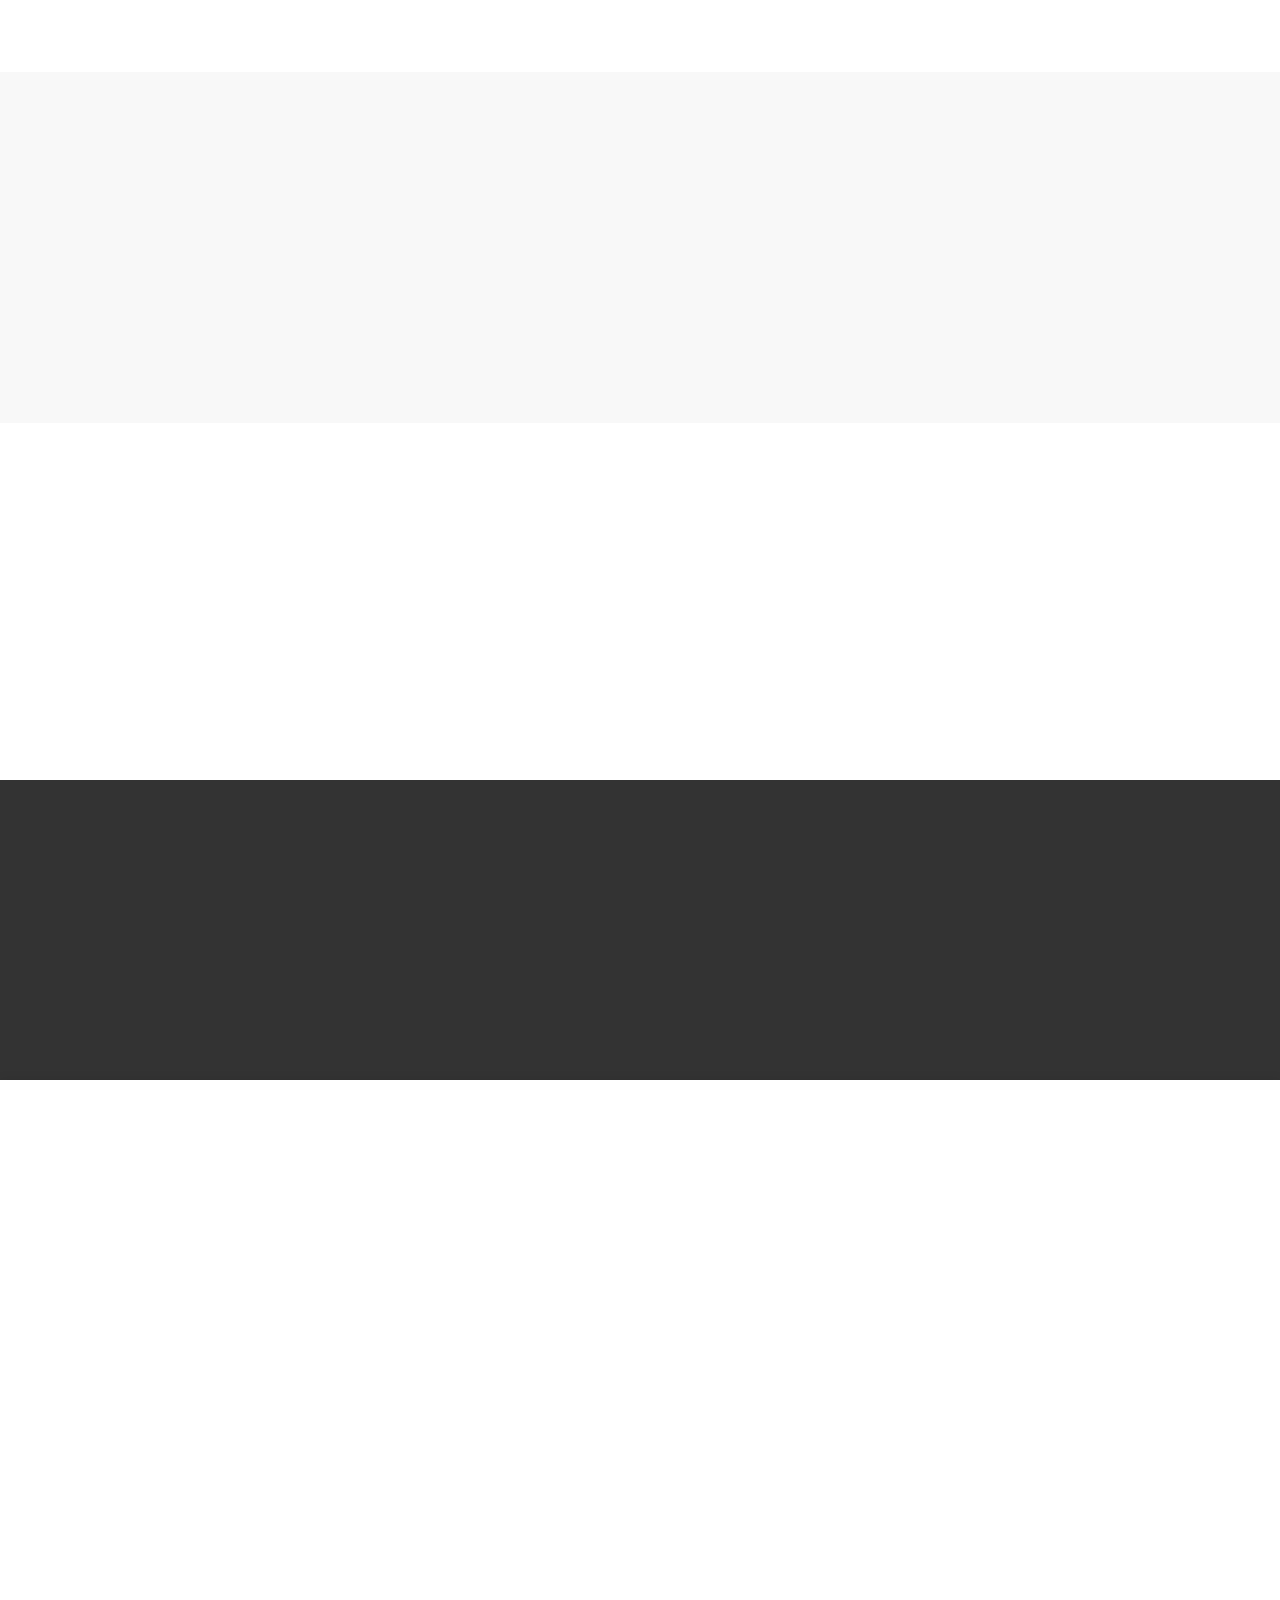
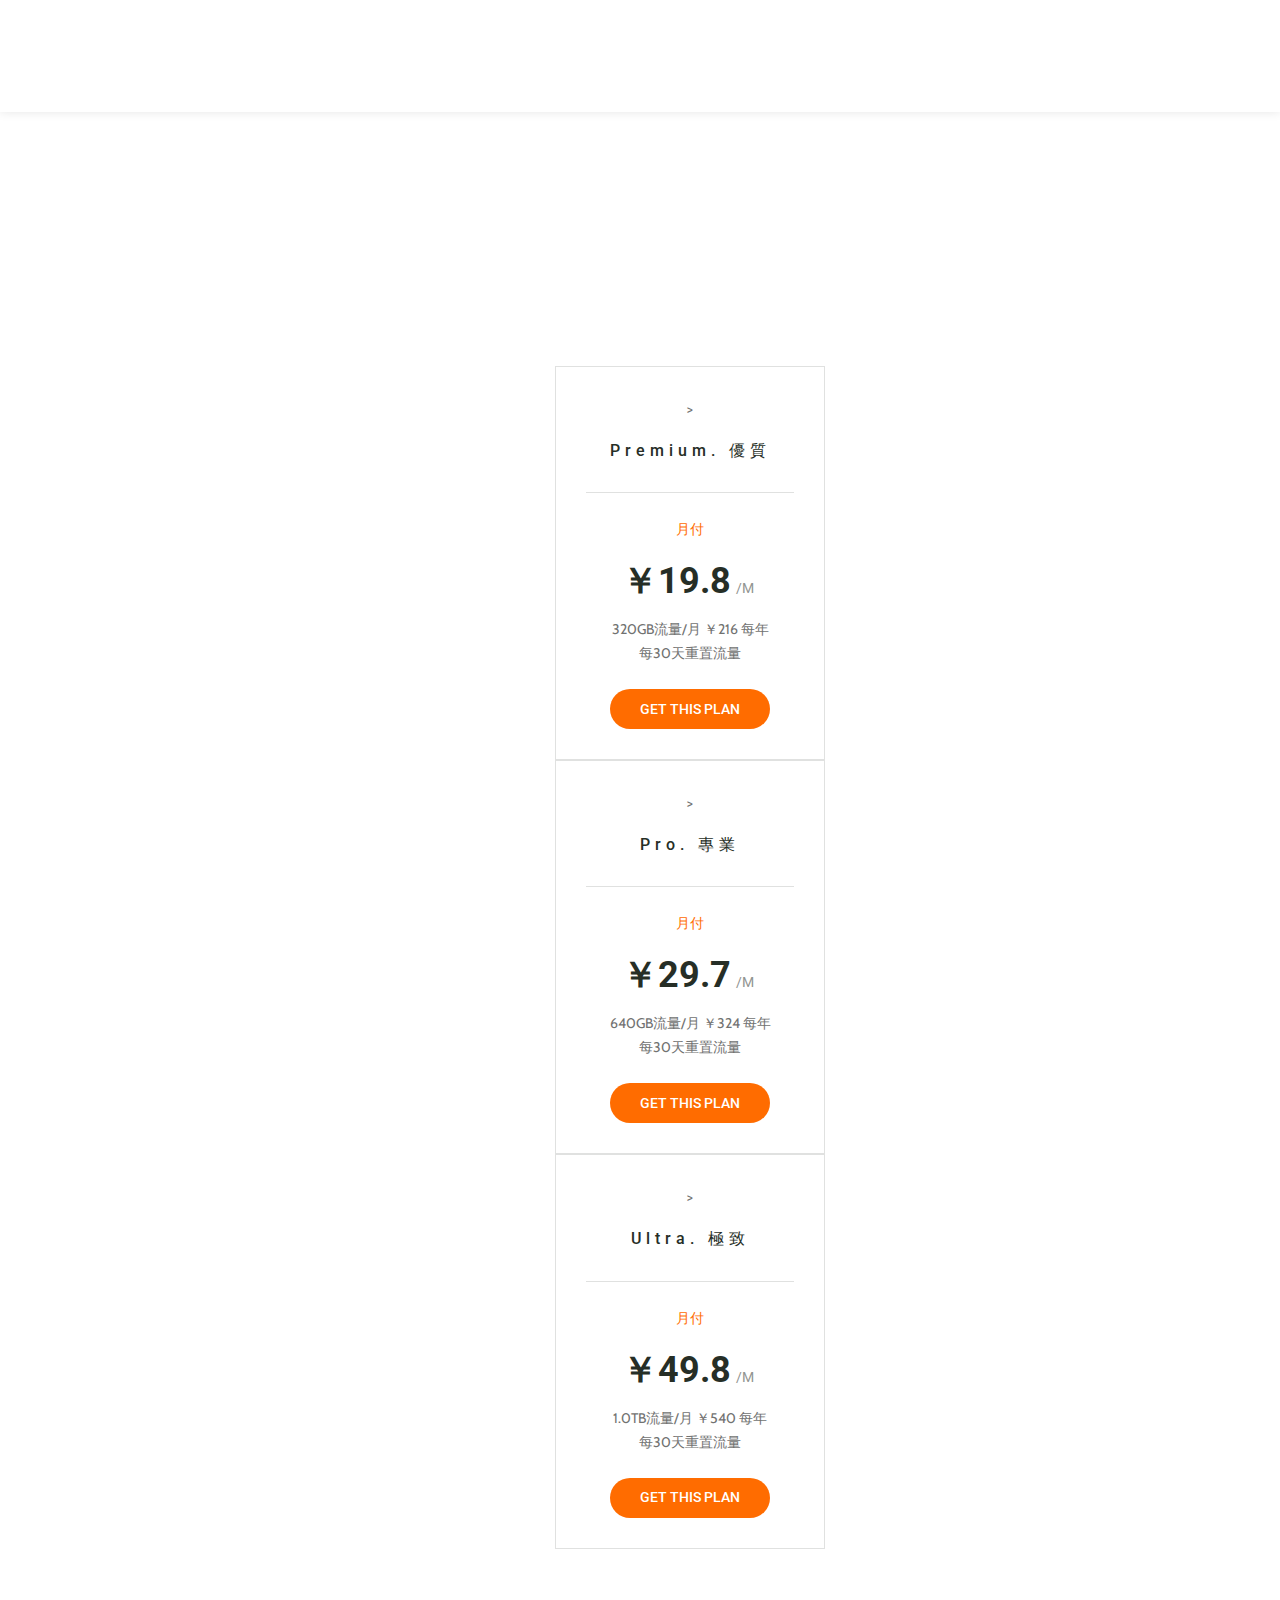
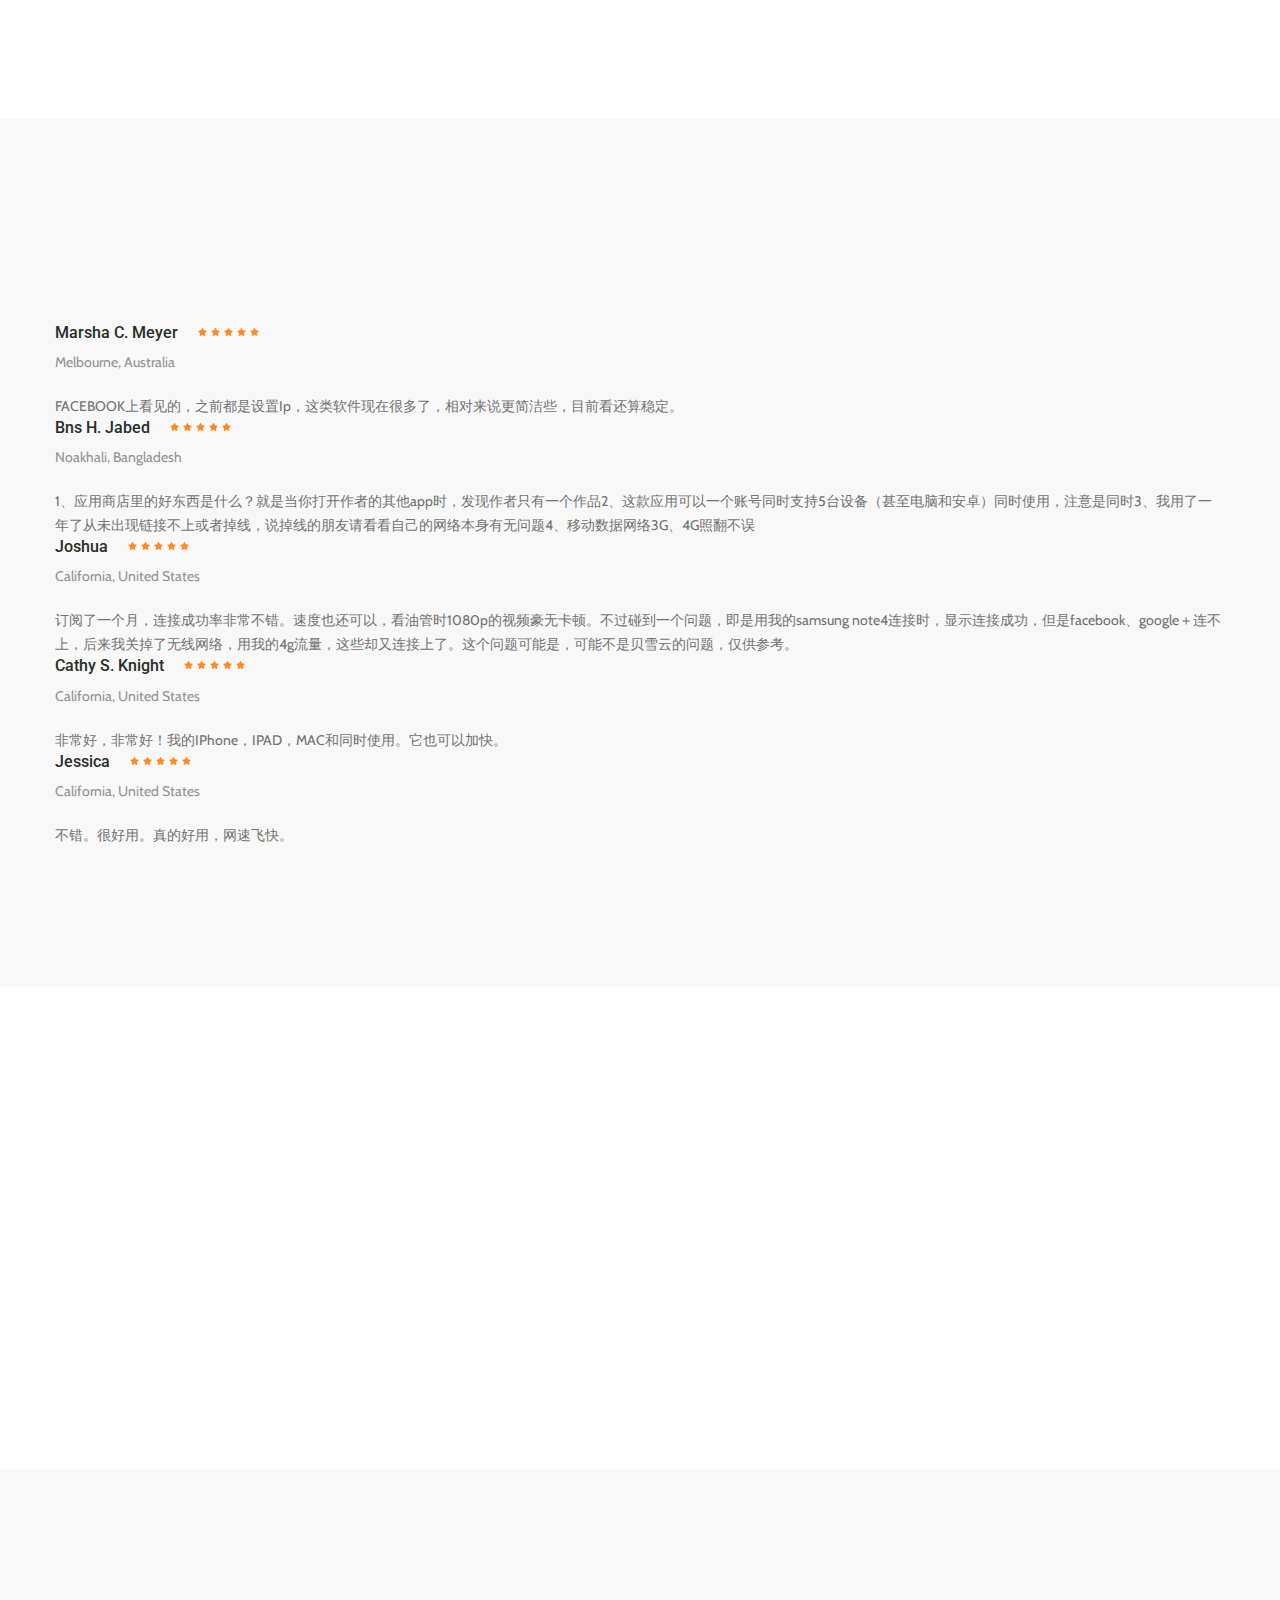
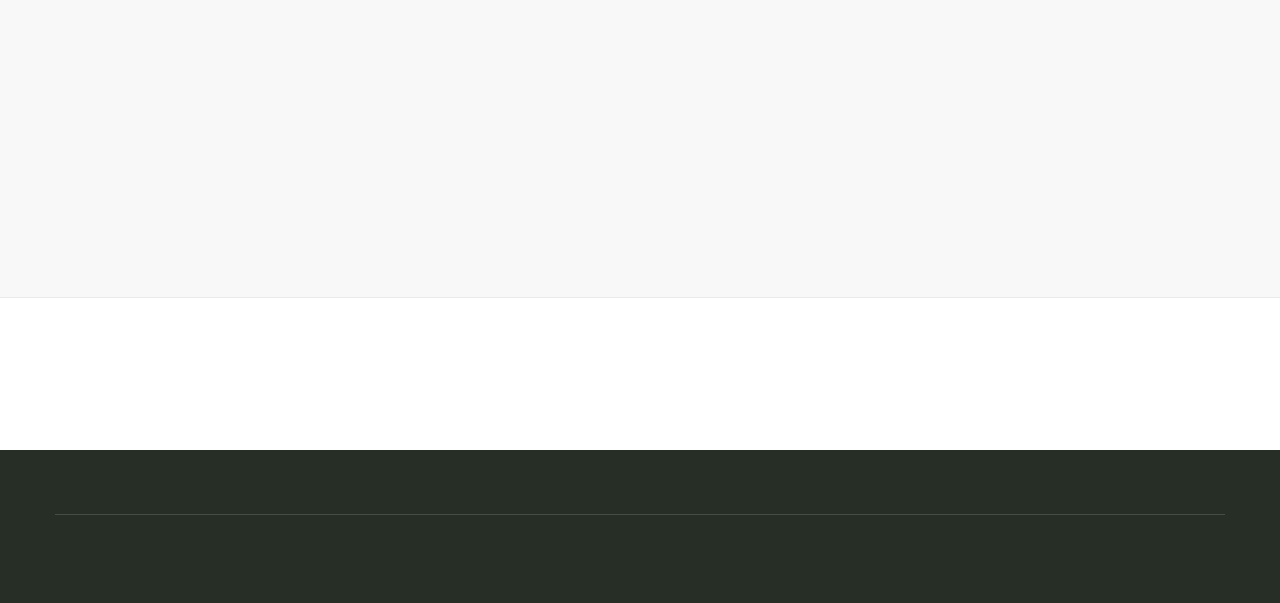
==== index.html @ 3ef34b00 "Add files via upload" ====
﻿<!DOCTYPE html>
<html lang="en">
<head>
    <meta charset="utf-8">
    <meta name="viewport" content="width=device-width, initial-scale=1, shrink-to-fit=no">

    <!-- Document Title -->
    <title>Besnow Cloud 貝雪雲｜加速穿透技术｜源自香港｜原生IP</title>
    <meta name="keywords" content="BesnowCloud貝雪雲,BesnowCloud,貝雪雲,Besnow">
	<meta name="description" content="BesnowCloud貝雪雲源自香港，专注于香港。向用户提供最新加速穿透技术，以CMI、AS9929、CN2等精品專線構建高端加密网络链路，並自建機房提供原生IP，24x7監察及維護線路，保障流量穩定、安全及高速。堅持不斷更新穿透技術來提高線路質素，並利用最新技術及企業專線令用戶享受如丝般顺滑的加速體驗。">
	<meta name="abstract" content="BesnowCloud貝雪雲源自香港，专注于香港。向用户提供最新加速穿透技术，以CMI、AS9929、CN2等精品專線構建高端加密网络链路，並自建機房提供原生IP，24x7監察及維護線路，保障流量穩定、安全及高速。堅持不斷更新穿透技術來提高線路質素，並利用最新技術及企業專線令用戶享受如丝般顺滑的加速體驗。">
	
	<!-- JS Files -->
    <script src="js/jquery-3.2.1.min.js"></script>

    <!-- Favicon -->
    <link rel="shortcut icon" type="image/png" href="favicon.png">

    <!-- CSS Files -->
    <link href="https://fonts.googleapis.com/css?family=Cabin:400,400i,500i,700%7CRoboto:400,500,700" rel="stylesheet">
    <link rel="stylesheet" href="css/bootstrap.min.css">
    <link rel="stylesheet" href="plugins/swiper/swiper.min.css">
    <link rel="stylesheet" href="plugins/magnific-popup/magnific-popup.min.css">
    <link rel="stylesheet" href="css/style.css">
    <link rel="stylesheet" href="css/responsive.css">
    <link rel="stylesheet" href="css/colors/theme-color-1.css">
    <link rel="stylesheet" href="css/custom.css">
</head>

<body>
    <!-- Preloader -->
    <div class="preLoader"></div>

    <!-- Main header -->
    <header class="header">
<div class="main-header">
      <div class="container">
                <div class="row align-items-center">
                    <div class="col-lg-2 col-md-3 col-sm-3 col-9">
                     
                        <div class="logo" data-animate="fadeInUp" data-delay=".7">
                            <a href="index.html">
                                <img src="img/logo.png" alt="BesnowCloud 贝雪云">
                            </a>
                        </div>
                    </div>
                    <div class="col-lg-7 col-md-5 col-sm-3 col-3">
                        <nav data-animate="fadeInUp" data-delay=".9">
                 
							<div class="header-menu">
                                <ul>
                                    <li><a href="index.html#banner">首頁</a></li>
                                    <li><a href="index.html#services">特性</a></li>
                                    <li><a href="index.html#pricing">定价</a></li>
									<li><a href="FAQ.html">常見問題</a></li>
									<li><a href="about.html">關於我們</a></li>
									<li><a href="download.html">下載</a></li>
									<li>
                                        <a href="#">更多...<i class="fas fa-caret-down"></i></a>
                                        <ul>
											<li><a href="affiliate.html">推薦計劃</a></li>
                                            <li><a href="tos.html">服務條款</a></li>
											<li><a href="Https://t.me/Besnow_Cloud">公告頻道</a></li>
                                        </ul>
                                    </li>
                                </ul>
                            </div>
						
                        </nav>
                    </div>
                    <div class="col-lg-3 col-md-4 col-sm-6 d-none d-sm-block">
             
                        <ul class="client-area text-right list-inline m-0" data-animate="fadeInUp" data-delay="1.1">
                            
                            <li><a class="btn btn-secondary" href="index.php">注册 / 登录</a></li>
                        </ul>
                    </div>
                </div>
            </div>
        </div>
    </header>
    <!-- End of Main header -->

    <!-- Banner -->
    <section id="banner" class="position-relative bg-light pt-4 pb-4">
        <div id="particles_js"></div>
        <div class="container">
            <div class="row align-items-center">
                <div class="col-lg-6">
                    <!-- Banner content -->
                    <div class="banner-content">
						<ul class="custom-breadcrumb roboto list-unstyled mb-0 clearfix" data-animate="fadeInUp" data-delay="1.2">
                            <li><a href="index.php">Besnow Cloud 貝雪雲 </a></li>
                            <li><i class="fas fa-angle-double-right"></i></li>
                        </ul>
                        <h1 data-animate="fadeInUp" data-delay="1.2">Hong Kong<br>次世代網絡加速服務商</h1>
                        <h2 data-animate="fadeInUp" data-delay="1.3"><span class="typed"></span></h2>
                        <ul class="list-inline" data-animate="fadeInUp" data-delay="1.4">
                            <li><a href="index.php" class="btn btn-primary">開始使用</a></li>
                            <li><a href="index.php" class="btn">私密、穩定、快速——互聯網加速服務 <i class="fas fa-caret-right"></i></a></li>
                        </ul>
                    </div>
                </div>
                <div class="col-lg-6 d-none d-lg-block">
                    <!-- Banner image -->
                    <div class="banner-image">
                        <img src="img/slide.png" alt="" data-animate="fadeInUp" data-delay="1.5" data-depth="0.2">
                    </div>
                </div>
            </div>
        </div>
    </section>
    <!-- End of Banner -->

    <!-- Features -->
    <section id="features" class="pt-7 pb-5-5">
        <div class="container">
            <div class="row">
                <div class="col-md-4">
                    <div class="single-feature text-center" data-animate="fadeInUp" data-delay=".1">
                        <img src="img/icons/vpn.svg" alt="" alt="" data-no-retina class="svg">>
                        <h3>超快速</h3>
                        <p>憑藉全球優質頻寬線路的高優先級，大大提高上網速率</p>
                    </div>
                </div>

                <div class="col-md-4">
                    <div class="single-feature text-center" data-animate="fadeInUp" data-delay=".3">
                        <img src="img/icons/support.svg" alt="" alt="" data-no-retina class="svg">>
                        <h3>24/7/365 穩定運行</h3>
                        <p>全年8760小時不間斷運行，只為您能得到更好網絡體驗</p>
                    </div>
                </div>

                <div class="col-md-4">
                    <div class="single-feature text-center" data-animate="fadeInUp" data-delay=".5">
                        <img src="img/icons/guarantee.svg" alt="" alt="" data-no-retina class="svg">>
                        <h3>免費體驗</h3>
                        <p>3GB流量，免費體驗</p>
                    </div>
                </div>
            </div>
        </div>
    </section>
    <!-- End of Features -->

    <!-- Our services -->
    <section id="services" >
        <div class="services-title position-relative pt-7" data-bg-img="img/buildings.jpg">
            <div class="container">
                <div class="row justify-content-center">
                    <div class="col-xl-6 col-lg-8">
                        <!-- Section title -->
                        <div class="section-title text-center">
                            <h2 class="text-white" data-animate="fadeInUp" data-delay=".1">為什麼選擇我們</h2>
                            <p class="text-white" data-animate="fadeInUp" data-delay=".3">Why choose our service</p>
                        </div>
                    </div>
                </div>
            </div>
        </div>

        <div class="services-wrap bg-white position-relative pt-5 pb-5">
            <div class="container">
                <!-- All services -->
                <div class="row">
                    <div class="col-lg-3 col-md-4 col-sm-6">
                        <div class="single-service" data-animate="fadeInUp" data-delay=".05">
                            <img src="img/icons/security.svg" alt="" alt="" data-no-retina class="svg">>
                            <h4>確保隱私防护</h4>
                            <span>Ensure Privacy &amp; Security.</span>
                        </div>
                    </div>
                    <div class="col-lg-3 col-md-4 col-sm-6">
                        <div class="single-service" data-animate="fadeInUp" data-delay=".1">
                            <img src="img/icons/speed.svg" alt="" alt="" data-no-retina class="svg">>
                            <h4>支持各种流媒體</h4>
                            <span>Streaming media access and speed.</span>
                        </div>
                    </div>
                    <div class="col-lg-3 col-md-4 col-sm-6">
                        <div class="single-service" data-animate="fadeInUp" data-delay=".15">
                            <img src="img/icons/device.svg" alt="" alt="" data-no-retina class="svg">>
                            <h4>支持所有設備終端</h4>
                            <span>Support all device terminals.</span>
                        </div>
                    </div>
                    <div class="col-lg-3 col-md-4 col-sm-6">
                        <div class="single-service" data-animate="fadeInUp" data-delay=".2">
                            <img src="img/icons/internet.svg" alt="" alt="" data-no-retina class="svg">>
                            <h4>加密的互聯網</h4>
                            <span>Fully Encrypted Internet.</span>
                        </div>
                    </div>
                    <div class="col-lg-3 col-md-4 col-sm-6">
                        <div class="single-service" data-animate="fadeInUp" data-delay=".25">
                            <img src="img/icons/network.svg" alt="" alt="" data-no-retina class="svg">>
                            <h4>多個通信線路</h4>
                            <span>Multiple Network.</span>
                        </div>
                    </div>
                    <div class="col-lg-3 col-md-4 col-sm-6">
                        <div class="single-service" data-animate="fadeInUp" data-delay=".3">
                            <img src="img/icons/virus.svg" alt="" alt="" data-no-retina class="svg">>
                            <h4>阻止惡意內容</h4>
                            <span>Block Malicious Content.</span>
                        </div>
                    </div>
                    <div class="col-lg-3 col-md-4 col-sm-6">
                        <div class="single-service" data-animate="fadeInUp" data-delay=".35">
                            <img src="img/icons/bandwidth.svg" alt="" alt="" data-no-retina class="svg">>
                            <h4>1000Mbps超大帶寬</h4>
                            <span>Unlimited Bandwidth.</span>
                        </div>
                    </div>
                    <div class="col-lg-3 col-md-4 col-sm-6">
                        <div class="single-service" data-animate="fadeInUp" data-delay=".4">
                            <img src="img/icons/trial.svg" alt="" alt="" data-no-retina class="svg">>
                            <h4>3 天免費試用</h4>
                            <span>3 Days Free Trial</span>
                        </div>
                    </div>
                    <div class="col-lg-3 col-md-4 col-sm-6">
                        <div class="single-service" data-animate="fadeInUp" data-delay=".45">
                            <img src="img/icons/website.svg" alt="" alt="" data-no-retina class="svg">>
                            <h4>訪問受限網站</h4>
                            <span>Access Restricted Websites</span>
                        </div>
                    </div>
                    <div class="col-lg-3 col-md-4 col-sm-6">
                        <div class="single-service" data-animate="fadeInUp" data-delay=".5">
                            <img src="img/icons/settings.svg" alt="" alt="" data-no-retina class="svg">>
                            <h4>简单易用</h4>
                            <span>User Frendly Settings.</span>
                        </div>
                    </div>
                    <div class="col-lg-3 col-md-4 col-sm-6">
                        <div class="single-service" data-animate="fadeInUp" data-delay=".55">
                            <img src="img/icons/team.svg" alt="" alt="" data-no-retina class="svg">>
                            <h4>專家團隊 保駕護航</h4>
                            <span>Expert Support Team.</span>
                        </div>
                    </div>
                    <div class="col-lg-3 col-md-4 col-sm-6">
                        <div class="single-service" data-animate="fadeInUp" data-delay=".6">
                            <img src="img/icons/money.svg" alt="" alt="" data-no-retina class="svg">>
                            <h4>高佣金返利政策</h4>
                            <span>High commission rebate policy.</span>
                        </div>
                    </div>
                </div>

                <!-- Service contact info -->
				<div class="roboto text-center font-weight-medium" data-animate="fadeInUp" data-delay=".65">
                    <p>如果您有任何疑問，請填寫並提交工單  <a href="index.php#/ticket">click here</a> <br>或者發送郵件至 <a href="#"> besnow.tk@gmail.com </a></p>
                </div>
			</div>
        </div>
    </section>
    <!-- End of Our services -->

    <!-- Pricing plans -->
    <section  id="pricing" class="pricing-plans pt-7 pb-7">
        <div class="container">
            <div class="row">
                <div class="col-lg-5">
                    <!-- Section title -->
                    <div class="section-title">
                        <h2 data-animate="fadeInUp" data-delay=".1">選擇您的订阅方案</h2>
                        <p data-animate="fadeInUp" data-delay=".3">Choose Your Pricing Plan</p>
                    </div>
                </div>
            </div>
            <div class="row align-items-center">
                <div class="col-lg-5">
                    <!-- Features list -->
                    <div class="pricing-features">
                        <h3 class="cabin" data-animate="fadeInUp" data-delay=".5">此定價計劃中包含如下功能。 讓我們看看您將獲得哪些服务。</h3>
                        <ul class="list-unstyled list-item clearfix">
                            <li data-animate="fadeInUp" data-delay=".1"><i class="fas fa-check-circle"></i>無日誌保存</li>
                            <li data-animate="fadeInUp" data-delay=".15"><i class="fas fa-check-circle"></i>審計規則合理</li>
                            <li data-animate="fadeInUp" data-delay=".2"><i class="fas fa-check-circle"></i>高达1000 Mbps速率</li>
                            <li data-animate="fadeInUp" data-delay=".25"><i class="fas fa-check-circle"></i>驚人的速度</li>
                            <li data-animate="fadeInUp" data-delay=".3"><i class="fas fa-check-circle"></i>簡單易用</li>
                            <li data-animate="fadeInUp" data-delay=".35"><i class="fas fa-check-circle"></i>微信或支付宝支付</li>
                            <li data-animate="fadeInUp" data-delay=".4"><i class="fas fa-check-circle"></i>流媒體解鎖</li>
                            <li data-animate="fadeInUp" data-delay=".45"><i class="fas fa-check-circle"></i>支持多個設備同時使用</li>
                            <li data-animate="fadeInUp" data-delay=".5"><i class="fas fa-check-circle"></i>24小時工單客服支持</li>
                            <li data-animate="fadeInUp" data-delay=".55"><i class="fas fa-check-circle"></i>支持各主流操作系統</li>
                            <li data-animate="fadeInUp" data-delay=".6"><i class="fas fa-check-circle"></i>每月訂單日自動重置流量</li>
                            <li data-animate="fadeInUp" data-delay=".65"><i class="fas fa-check-circle"></i>多重加密</li>
                        </ul>
                        <a href="index.php" class="btn" data-animate="fadeInUp" data-delay=".7">View Payment Method <i class="fas fa-caret-right"></i></a>
                    </div>
                </div>
                <div class="col-lg-7">
                    <!-- Pricing slider -->
                    <div class="pricing-slides text-center">
                        <div class="swiper-container pricing-slider">
                            <div class="swiper-wrapper">
                                <div class="swiper-slide single-pricing-slide">
                                    <div class="single-pricing-plan">
                                        <img src="img/icons/bandwidth.svg" alt="" alt="" data-no-retina class="svg">>
                                        <h4>Premium. 優質</h4>
                                        <span class="time roboto">月付</span>
                                        <strong class="roboto">￥19.8 <sub>/M</sub></strong>
                                        <p>320GB流量/月 <span>￥216</span> 每年 <br>每30天重置流量</p>
                                        <a href="index.php" class="btn btn-primary">Get This Plan</a>
                                    </div>
                                </div>
                                
                                <div class="swiper-slide single-pricing-slide">
                                    <div class="single-pricing-plan">
                                        <img src="img/icons/startup.svg" alt="" alt="" data-no-retina class="svg">>
                                        <h4>Pro. 專業</h4>
                                        <span class="time roboto">月付</span>
                                        <strong class="roboto">￥29.7 <sub>/M</sub></strong>
                                        <p>640GB流量/月 <span>￥324</span> 每年 <br>每30天重置流量</p>
                                        <a href="index.php" class="btn btn-primary">Get This Plan</a>
                                    </div>
                                </div>
                                
                                <div class="swiper-slide single-pricing-slide">
                                    <div class="single-pricing-plan">
                                        <img src="img/icons/enterprise.svg" alt="" alt="" data-no-retina class="svg">>
                                        <h4>Ultra. 極致</h4>
                                        <span class="time roboto">月付</span>
                                        <strong class="roboto">￥49.8 <sub>/M</sub></strong>
                                        <p>1.0TB流量/月 <span>￥540</span> 每年 <br>每30天重置流量</p>
                                        <a href="index.php" class="btn btn-primary">Get This Plan</a>
                                    </div>
                                </div>
                            </div>
                        </div>
                        <div class="swiper-pagination pricing-pagination position-static"></div>
                    </div>
                    <!-- End of Pricing slider -->
                </div>
            </div>
        </div>
    </section>
    <!-- End of Pricing plans -->

    <!-- Reviews -->
    <section id="reviews" class="pt-7 pb-7 bg-light">
        <div class="container">
            <div class="section-title text-center">
                <h2 data-animate="fadeInUp" data-delay=".1">客戶評價</h2>
            </div>
            <div class="swiper-container review-slider">
                <div class="swiper-wrapper">
                    <div class="swiper-slide single-review-slide">
                        <h4>Marsha C. Meyer
                            <i class="fas fa-star"></i>
                            <i class="fas fa-star"></i>
                            <i class="fas fa-star"></i>
                            <i class="fas fa-star"></i>
                            <i class="fas fa-star"></i>
                        </h4>
                        <span>Melbourne, Australia</span>
                        <p>FACEBOOK上看见的，之前都是设置Ip，这类软件现在很多了，相对来说更简洁些，目前看还算稳定。</p>
                    </div>
                    
                    <div class="swiper-slide single-review-slide">
                        <h4>Bns H. Jabed
                            <i class="fas fa-star"></i>
                            <i class="fas fa-star"></i>
                            <i class="fas fa-star"></i>
                            <i class="fas fa-star"></i>
                            <i class="fas fa-star"></i>
                        </h4>
                        <span>Noakhali, Bangladesh</span>
                        <p>1、应用商店里的好东西是什么？就是当你打开作者的其他app时，发现作者只有一个作品2、这款应用可以一个账号同时支持5台设备（甚至电脑和安卓）同时使用，注意是同时3、我用了一年了从未出现链接不上或者掉线，说掉线的朋友请看看自己的网络本身有无问题4、移动数据网络3G、4G照翻不误</p>
                    </div>
                    
                    <div class="swiper-slide single-review-slide">
                        <h4>Joshua
                            <i class="fas fa-star"></i>
                            <i class="fas fa-star"></i>
                            <i class="fas fa-star"></i>
                            <i class="fas fa-star"></i>
                            <i class="fas fa-star"></i>
                        </h4>
                        <span>California, United States</span>
                        <p>订阅了一个月，连接成功率非常不错。速度也还可以，看油管时1080p的视频豪无卡顿。不过碰到一个问题，即是用我的samsung note4连接时，显示连接成功，但是facebook、google＋连不上，后来我关掉了无线网络，用我的4g流量，这些却又连接上了。这个问题可能是，可能不是贝雪云的问题，仅供参考。</p>
                    </div>
                    
                    <div class="swiper-slide single-review-slide">
                        <h4>Cathy S. Knight
                            <i class="fas fa-star"></i>
                            <i class="fas fa-star"></i>
                            <i class="fas fa-star"></i>
                            <i class="fas fa-star"></i>
                            <i class="fas fa-star"></i>
                        </h4>
                        <span>California, United States</span>
                        <p>非常好，非常好！我的IPhone，IPAD，MAC和同时使用。它也可以加快。</p>
                    </div>
                    
                    <div class="swiper-slide single-review-slide">
                        <h4>Jessica
                            <i class="fas fa-star"></i>
                            <i class="fas fa-star"></i>
                            <i class="fas fa-star"></i>
                            <i class="fas fa-star"></i>
                            <i class="fas fa-star"></i>
                        </h4>
                        <span>California, United States</span>
                        <p>不错。很好用。真的好用，网速飞快。</p>
                    </div>
                </div>
            </div>
            <div class="swiper-pagination review-pagination position-static"></div>
        </div>
    </section>
    <!-- End of Reviews -->

    <!-- Mobile app -->	
	<section id="mobile"  class="pt-7 pb-7">
        <div class="container">
            <div class="row align-items-center">
                <div class="col-lg-6 col-md-4 d-none d-md-block">
                    <div class="text-center" data-animate="fadeInUp" data-delay=".1">
                        <img src="img/mobile.png" alt="">
                    </div>
                </div>
                <div class="col-lg-6 col-md-8">
                    <div class="app-info">
                        <h2 data-animate="fadeInUp" data-delay=".1">解鎖流媒體，觀賞和聆聽優質的內容</h2>
                        <p data-animate="fadeInUp" data-delay=".3">通過我們的服務，可以觀看包括 Netflix、Hulu、HBO 等在內的多種視頻網站，聆聽包括 Spotify、Pandora 等在內的流媒體音樂。適用於 MacOS、iOS、Android、Windows 和 Linux等各種系統，可在手機、電腦、路由器、遊戲機、電視盒子中使用。</p>
                        <ul class="apps-list list-inline">
                            <li data-animate="fadeInUp" data-delay=".5"><a href="download.html"><img src="img/play-store.png" alt=""></a></li>
                            <li data-animate="fadeInUp" data-delay=".6"><a href="download.html"><img src="img/app-store.png" alt=""></a></li>
                        </ul>
                    </div>
                </div>
            </div>
        </div>
    </section>
	<!-- End of Mobile app -->

    <!-- Servers -->
    <section id="serviers" class="servers pt-7 bg-light">
        <div class="container">
            <div class="row">
                <div class="col-xl-4 col-lg-5">
                    <div class="section-title">
                        <h2 data-animate="fadeInUp" data-delay=".1">服務器分佈全球</h2>
                        <p data-animate="fadeInUp" data-delay=".2">Servers are distributed in various regions around the world</p>
                    </div>
                    <ul class="data-centers list-unstyled list-item clearfix">
                        <li data-animate="fadeInUp" data-delay=".1"><i class="fas fa-caret-right"></i>North America (201)</li>
                        <li data-animate="fadeInUp" data-delay=".2"><i class="fas fa-caret-right"></i>South America (169)</li>
                        <li data-animate="fadeInUp" data-delay=".3"><i class="fas fa-caret-right"></i>Europe (151)</li>
                        <li data-animate="fadeInUp" data-delay=".4"><i class="fas fa-caret-right"></i>Australia/Oceania (142)</li>
                        <li data-animate="fadeInUp" data-delay=".5"><i class="fas fa-caret-right"></i>Asia (70)</li>
                        <li data-animate="fadeInUp" data-delay=".6"><i class="fas fa-caret-right"></i>Africa (40)</li>
                    </ul>
                    <a href="index.php#/subscribe" class="btn server-btn" data-animate="fadeInUp" data-delay=".7">View Payment Method <i class="fas fa-caret-right"></i></a>
                </div>
                <div class="col-xl-8 col-lg-7 d-none d-lg-block">
                    <div class="server-map">
                        <img src="img/servers.png" alt="">
                    </div>
                </div>
            </div>
        </div>
    </section>
    <!-- End Servers -->

    <!-- Our clients -->
	<section class="clients-wrap pt-4 pb-4">
        <div class="container">
            <ul class="our-clients list-unstyled d-md-flex align-items-md-center justify-content-md-between m-0">
                <li data-animate="fadeInUp" data-delay=".1">
                    <a href="#" target="_blank"><img src="img/brands/brand1.png" alt=""></a></li>
                <li data-animate="fadeInUp" data-delay=".2">
                    <a href="#" target="_blank"><img src="img/brands/brand2.png" alt=""></a></li>
                <li data-animate="fadeInUp" data-delay=".3">
                    <a href="#" target="_blank"><img src="img/brands/brand3.png" alt=""></a></li>
                <li data-animate="fadeInUp" data-delay=".4">
                    <a href="#" target="_blank"><img src="img/brands/brand4.png" alt=""></a></li>
                <li data-animate="fadeInUp" data-delay=".5">
                    <a href="#" target="_blank"><img src="img/brands/brand5.png" alt=""></a></li>
                <li data-animate="fadeInUp" data-delay=".6">
                    <a href="#" target="_blank"><img src="img/brands/brand6.png" alt=""></a></li>
                <li data-animate="fadeInUp" data-delay=".7">
                    <a href="#" target="_blank"><img src="img/brands/brand7.png" alt=""></a></li>
                <li data-animate="fadeInUp" data-delay=".8">
                    <a href="#" target="_blank"><img src="img/brands/brand8.png" alt=""></a></li>
                <li data-animate="fadeInUp" data-delay=".9">
                    <a href="#" target="_blank"><img src="img/brands/brand9.png" alt=""></a></li>
            </ul>
        </div>
    </section>
	<!-- End of Our clients -->

    <!-- Footer -->
    <header class="footer">
		<div id="foot"></div>
    </header>
    <!-- End of Footer -->

    <!-- Back to top -->
    <div class="back-to-top">
        <a href="#"> <i class="fas fa-arrow-up"></i></a>
    </div>

    <!-- JS Files -->
    <script src="js/fontawesome-all.min.js"></script>
    <script src="js/bootstrap.bundle.min.js"></script>
    <script src="plugins/typed.js/typed.min.js"></script>
    <script src="plugins/waypoints/jquery.waypoints.min.js"></script>
    <script src="plugins/waypoints/sticky.min.js"></script>
    <script src="plugins/swiper/swiper.min.js"></script>
    <script src="plugins/particles.js/particles.min.js"></script>
    <script src="plugins/particles.js/particles.settings.js"></script>
    <script src="plugins/magnific-popup/jquery.magnific-popup.min.js"></script>
    <script src="plugins/parsley/parsley.min.js"></script>
    <script src="plugins/parallax/parallax.min.js"></script>
    <script src="plugins/retinajs/retina.min.js"></script>
    <script src="js/menu.min.js"></script>
    <script src="js/scripts.js"></script>
    <script src="js/custom.js"></script>
    <script>
            $("#head").load("header.html");
            $("#foot").load("footer.html");
        </script>
</body>
</html>
---- css/style.css ----
/*---------------------------------------------
Template name:  VPNet
Version:        1.0
Author:         ThemeLooks
���ྫƷBootstrapģ������ʣ�http://www.bootstrapmb.com

NOTE:
-----
Please DO NOT EDIT THIS CSS, you may need to use "custom.css" file for writing your custom css.
We may release future updates so it will overwrite this file. it's better and safer to use "custom.css".

[Table of Content]

01: General CSS 
    1.1: Default CSS
    1.2: Buttons
    1.3: Default classes
    1.4: Padding/Margin
    1.5: Animations
02: Titles
    2.1: Page title
    2.2: Section title
03: Header
    3.1: Header-top
    3.2: Header menu
    3.3: Client area
04: Banner
05: Features
06: Our services
07: Pricing plans
08: Reviews
09: Servers
10: Footer
    10.1: Footer info
    10.2: Footer posts
    10.3: Footer Newsletter
    10.4: Bottom footer
11: About us
12: Our team
13: Youtube video
14: Back to top button
15: FAQ
16: 404 page
17: Blog
    17.1: Single Post
    17.2: Post details
    17.3: Pagination
    17.4: Social share
    17.5: Author Info
    17.6: Previous/Next post
    17.7: Comments
    17.8: Comment form
    17.9: Sidebar Widgets
        17.9.1: Categories
        17.9.2: Recent posts
        17.9.3: Follow us
        17.9.4: Tags
18. Contact page
    18.1: Queries
    18.2: Contact Form
19: Others
    19.1: Image hover
    19.2: Why us
    19.3: Process
    19.4: App info
    19.5: Preloader
    19.6: Form validation
    19.7: Content animation

----------------------------------------------*/

/*=============================================
    01: General CSS
==============================================*/

/* 1.1: Default CSS */
input::-webkit-outer-spin-button,
input::-webkit-inner-spin-button {
    -webkit-appearance: none;
    margin: 0;
}
input[type="number"] {
    -moz-appearance: textfield;
}
::-moz-selection {
    background: #262e26;
    color: #fff;
    text-shadow: none;
}
::selection {
    background: #262e26;
    color: #fff;
    text-shadow: none;
}
::-webkit-input-placeholder {
    color: #717271 !important;
    opacity: 1 !important;
}
::-moz-placeholder {
    color: #717271 !important;
    opacity: 1 !important;
}
textarea {
    resize: none; 
}
img {
    max-width: 100%;
    height: auto; 
}
p:last-child{ 
    margin-bottom: 0; 
}
a {
    color: #ff8a26;
}
a:hover {
    color: #7cd273;
}
a,
a:hover,
a:active,
a:focus {
    text-decoration: none;
}
h1, h2, h3, h4, h5, h6 { 
    font-family: 'Roboto', sans-serif;
    color: #262e26;
}
h1 { 
    font-size: 2.25rem; 
}
h2 {
    font-size: 1.875rem;
    font-weight: bold;
}
h3 { 
    font-size: 1.125rem;
}
h4{
    font-size: 1rem;
}
h5, 
h6 { 
    font-size: 0.875rem; 
}
body {
    font-family: 'Cabin', sans-serif;
    font-size: 0.875rem;
    line-height: 1.5rem;
    color: #717271;
    background: #fff;
}

/* 1.2: Buttons */
.btn {
    font-family: 'Roboto', sans-serif;
    font-size: 0.875rem;
    font-weight: 500;
    text-transform: uppercase;
    border-radius: 1.25rem;
    border: 0;
    padding: 0.6rem 1.875rem;
    position: relative;
    overflow: hidden;
}
.btn:before,
.btn:after {
    content: '';
    width: 100%;
    height: 50px;
    position: absolute;
    background: rgba(255,255,255,0.2);
    top: 0;
    -webkit-transform: rotate(-45deg);
            transform: rotate(-45deg);
    -webkit-transition: all .5s;
    transition: all .5s;
}
.btn:before {
    left: 100%;
}
.btn:after {
    left: -100%;
}
.btn:hover:before {
    left: -100%;
}
.btn:hover:after {
    left: 100%;
}
.btn-square {
    border-radius: 0 !important;
}
.btn:focus,
.form-control:focus {
    box-shadow: none !important;
}
.btn-primary,
.btn-primary:focus, 
.btn-primary.focus,
.btn-primary.disabled, 
.btn-primary:disabled,
.btn-primary:not(:disabled):not(.disabled):active, 
.btn-primary:not(:disabled):not(.disabled).active,
.show > .btn-primary.dropdown-toggle,
.btn-primary:not(:disabled):not(.disabled):active:focus, 
.btn-primary:not(:disabled):not(.disabled).active:focus,
.show > .btn-primary.dropdown-toggle:focus,
.btn-primary:hover {
    color: #fff;
    background-color: #ff6c00;
    border-color: transparent;
    box-shadow: none;
}
.btn-secondary,
.btn-secondary:focus, 
.btn-secondary.focus,
.btn-secondary.disabled,
.btn-secondary:disabled,
.btn-secondary:not(:disabled):not(.disabled):active, 
.btn-secondary:not(:disabled):not(.disabled).active,
.show > .btn-secondary.dropdown-toggle,
.btn-secondary:not(:disabled):not(.disabled):active:focus, 
.btn-secondary:not(:disabled):not(.disabled).active:focus,
.show > .btn-secondary.dropdown-toggle:focus,
.btn-secondary:hover {
    color: #fff;
    background-color: #7cd273;
    border-color: transparent;
    box-shadow: none;
}

/* 1.3: Default classes */
.bg-primary {
    background-color: #262E26 !important;
}
.bg-light {
    background-color: #f8f8f8 !important;
}
.roboto {
    font-family: 'Roboto', sans-serif;
}
.cabin {
    font-family: 'Cabin', sans-serif;
}
.font-weight-medium {
    font-weight: 500;
}
.list-inline > li {
    display: inline-block;
}
.list-inline:not(.text-right) > li:not(:last-child) {
    margin-right: 1rem;
}
.list-inline.text-right > li:not(:first-child) {
    margin-left: 1rem;
}
.form-control {
    font-size: 0.875rem;
}
.form-control:focus {
    border-color: #ff8a26;
}
input.parsley-error,
textarea.parsley-error,
select.parsley-error {
    border: 1px solid red !important;
}
.half-gutters {
    margin-right: -7.5px;
    margin-left: -7.5px;
}
.half-gutters > .col,
.half-gutters > [class*="col-"] {
    padding-right: 7.5px;
    padding-left: 7.5px;
}
.border-bottom {
    border-bottom: 1px solid #e0e1e0 !important;
}
.list-item li svg {
    color: #ff6c00;
    margin-right: 0.625rem;
}

/* 1.4: Padding/Margin */
.pt-7 {
    padding-top: 7.5rem !important;
}
.pb-7 {
    padding-bottom: 7.5rem !important;
}
.pt-5 {
    padding-top: 5rem !important;
}
.pb-5 {
    padding-bottom: 5rem !important;
}
.pb-5-5 {
    padding-bottom: 5.625rem !important;
}
.pt-4 {
    padding-top: 4rem !important;
}
.pb-4 {
    padding-bottom: 4rem !important;
}
.pt-2 {
    padding-top: 2rem !important;
}
.pb-2 {
    padding-bottom: 2rem !important;
}
.mb-5 {
    margin-bottom: 4rem !important;
}

/* 1.5: Animations */
.animated {
    -webkit-animation-duration: 1s;
    animation-duration: 1s;
    -webkit-animation-fill-mode: backwards;
    animation-fill-mode: backwards
}
.animated.infinite {
    -webkit-animation-iteration-count: infinite;
    animation-iteration-count: infinite
}
@-webkit-keyframes spin {
    0% {
        -webkit-transform: rotate(0deg); 
        transform: rotate(0deg); 
    }
    100% { 
        -webkit-transform: rotate(360deg); 
        transform: rotate(360deg); 
    }
}
@keyframes spin {
    0% { 
        -webkit-transform: rotate(0deg); 
        transform: rotate(0deg); 
    }
    100% { 
        -webkit-transform: rotate(360deg); 
        transform: rotate(360deg); 
    }
}
.spin {
    -webkit-animation: spin 2s linear infinite;
    animation: spin 1s linear infinite;
}
@-webkit-keyframes blink{
    0% { opacity:1; }
    50% { opacity:0; }
    100% { opacity:1; }
}
@keyframes blink{
    0% { opacity:1; }
    50% { opacity:0; }
    100% { opacity:1; }
}
.blink {
    -webkit-animation: blink 0.7s infinite;
    animation: blink 0.7s infinite;
}
@-webkit-keyframes ripple {
    100% {
        top: -20px;
        right: -20px;
        bottom: -20px;
        left: -20px;
        opacity: 0;
    }
}
@keyframes ripple {
    100% {
        top: -20px;
        right: -20px;
        bottom: -20px;
        left: -20px;
        opacity: 0;
    }
}
.ripple:before,
.ripple:after {
    content: '';
    position: absolute;
    border: #56ac4c solid 15px;
    top: 0;
    right: 0;
    bottom: 0;
    left: 0;
    border-radius: 100%;
    -webkit-animation-duration: 1s;
    animation-duration: 1s;
    -webkit-animation-iteration-count: infinite;
            animation-iteration-count: infinite;
}
.ripple:hover:before, .ripple:focus:before, .ripple:active:before,
.ripple:hover:after, .ripple:focus:after, .ripple:active:after {
    -webkit-animation-name: ripple;
    animation-name: ripple;
}
.ripple:hover:after, .ripple:focus:after, .ripple:active:after {
    -webkit-animation-delay: .5s;
            animation-delay: .5s;
}
@-webkit-keyframes shake {
    0%,to {
        -webkit-transform: translateZ(0);
        transform: translateZ(0)
    }

    10%,30%,50%,70%,90% {
        -webkit-transform: translate3d(-10px,0,0);
        transform: translate3d(-10px,0,0)
    }

    20%,40%,60%,80% {
        -webkit-transform: translate3d(10px,0,0);
        transform: translate3d(10px,0,0)
    }
}
@keyframes shake {
    0%,to {
        -webkit-transform: translateZ(0);
        transform: translateZ(0)
    }

    10%,30%,50%,70%,90% {
        -webkit-transform: translate3d(-10px,0,0);
        transform: translate3d(-10px,0,0)
    }

    20%,40%,60%,80% {
        -webkit-transform: translate3d(10px,0,0);
        transform: translate3d(10px,0,0)
    }
}
.shake {
    -webkit-animation-name: shake;
    animation-name: shake
}
@-webkit-keyframes fadeInDown {
    0% {
        opacity: 0;
        -webkit-transform: translate3d(0,-40px,0);
        transform: translate3d(0,-40px,0)
    }

    to {
        opacity: 1;
        -webkit-transform: translateZ(0);
        transform: translateZ(0)
    }
}
@keyframes fadeInDown {
    0% {
        opacity: 0;
        -webkit-transform: translate3d(0,-40px,0);
        transform: translate3d(0,-40px,0)
    }

    to {
        opacity: 1;
        -webkit-transform: translateZ(0);
        transform: translateZ(0)
    }
}
.fadeInDown {
    -webkit-animation-name: fadeInDown;
    animation-name: fadeInDown
}
@-webkit-keyframes fadeInUp {
    0% {
        opacity: 0;
        -webkit-transform: translate3d(0,40px,0);
        transform: translate3d(0,40px,0)
    }

    to {
        opacity: 1;
        -webkit-transform: translateZ(0);
        transform: translateZ(0)
    }
}
@keyframes fadeInUp {
    0% {
        opacity: 0;
        -webkit-transform: translate3d(0,40px,0);
        transform: translate3d(0,40px,0)
    }

    to {
        opacity: 1;
        -webkit-transform: translateZ(0);
        transform: translateZ(0)
    }
}
.fadeInUp {
    -webkit-animation-name: fadeInUp;
    animation-name: fadeInUp
}

/*=============================================
    02: Titles
==============================================*/

/* 2.1: Page title */
.page-title-wrap {
    overflow: hidden;
}
.page-title {
    z-index: 1;
}
.custom-breadcrumb li {
    float: left;
}
.custom-breadcrumb a {
    color: #555c55;
    font-weight: 500;
    text-transform: uppercase;
    margin-bottom: 3px;
    display: block;
}
.custom-breadcrumb a:hover {
    color: #5dbd53;
}
.custom-breadcrumb li:last-child a {
    pointer-events: none;
}
.custom-breadcrumb svg {
    font-size: 0.75rem;
    color: #5dbd53;
    margin: 0 0.5rem;
}
.page-title h1 {
    font-size: 3rem;
    font-weight: 700;
    margin: 0;
}
.world-map svg {
    position: absolute;
    right: 0;
    top: -11px;
}

/* 2.2: Section title */
.section-title {
    margin-bottom: 3rem;
}
.section-title h2 {
    text-transform: capitalize;
}
.section-title p {
    margin-top: 1.5rem;
    color: #919491;
}

/*=============================================
    03: Header
==============================================*/

/* 3.1: Header-top */
.header-top {}
.header-info {}
.header-info li {
    font-size: 0.75rem;
    line-height: 1.25rem;
    padding: 0.625rem 0;
}
.header-info li:not(:first-child) {
    padding-left: 1rem;
    position: relative;
}
.header-info li:not(:first-child):before {
    content: '';
    position: absolute;
    left: 0;
    top: 0;
    width: 1px;
    height: 100%;
    background: #fff;
    opacity: .1;
}
.header-info li span {
    color: #ff8a26;
}
.social-icons a {
    color: #fff;
    font-size: 0.75rem;
}
.social-icons a:hover {
    color: #7cd273;
}

/* 3.2: Header menu */
.main-header{
    padding: 1rem 0;
    box-shadow: none;
    -webkit-transition: all .2s;
    transition: all .2s;
    position: relative;
    z-index: 999;
}
.main-header.stuck {
    background: #fff;
    position: fixed;
    top: 0;
    box-shadow: 0 0 0.625rem rgba(0,0,0,0.15);
    width: 100%;
}
.header-menu, .header-menu ul, 
.header-menu ul li, 
.header-menu ul li a, 
.header-menu #menu-button {
    margin: 0;
    padding: 0;
    border: 0;
    list-style: none;
    line-height: 1;
    display: block;
    position: relative;
}
.header-menu #menu-button {
    display: none;
}
.header-menu > ul {}
.header-menu > ul ul {
    text-align: left;
    z-index: 99999;
}
.header-menu > ul > li {
    display: inline-block;
}
.header-menu > ul > li.has-sub:hover:after {
    content: '';
    position: absolute;
    width: 100%;
    height: 2em;
    bottom: -2em;
    cursor: pointer;
    left: 0;
}
.header-menu > ul > li + li {
    margin-left: 2.5rem;
}
.header-menu > ul > li > a {
    padding: 0.375rem 0;
    color: #555c55;
    font-size: 1rem;
}
.header-menu > ul > li:hover > a,
.header-menu > ul > li.active > a {
    color: #5dbd53;
}
.header-menu > ul > li > a:after,
.header-menu > ul > li.active > a:after,
.header-menu > ul > li:hover > a:after {
    content: ' ';
    position: absolute;
    width: 0;
    height: 2px;
    background: #5dbd53;
    left: 0;
    right: 0;
    bottom: -1.4375rem;
    margin: auto;
    -webkit-transition: all .2s;
    transition: all .2s;
}
.header-menu > ul > li > a:hover:after,
.header-menu > ul > li.active > a:after,
.header-menu > ul > li:hover > a:after {
    width: 100%;
}
.header-menu > ul > li > a > svg{
    font-size: 0.625rem;
}
.header-menu ul ul {
    position: absolute;
    left: -9999px;
    opacity: 0;
    border-bottom: 2px solid #5dbd53;
    -webkit-transition: top .2s ease, opacity .2s ease;
    transition: top .2s ease, opacity .2s ease;
}
.header-menu > ul > li > ul {
    top: 5rem;
    background: #fff;
    padding: 0.625rem 0;
    box-shadow: 0 0 0.625rem rgba(0,0,0,0.1);
}
.header-menu > ul > li:hover > ul {
    left: auto;
    top: 3.1875rem;
    opacity: 1;
}
.header-menu.align-right > ul > li:hover > ul {
    right: 0;
}
.header-menu ul ul ul {
    top: 2rem;
    box-shadow: 0 0 0.625rem rgba(0,0,0,0.1);
}
.header-menu ul ul ul:before {
    content: "";
    position: absolute;
    left: -7px;
    top: 7px;
    width: 0;
    height: 0;
    border-right: 7px solid #fff;
    border-top: 7px solid transparent;
    border-bottom: 7px solid transparent;
    z-index: 99;
}
.header-menu ul ul ul:after {
    content: "";
    position: absolute;
    left: -10px;
    top: 0;
    width: 10px;
    height: 100%;
    z-index: -1;
}
.header-menu ul ul ul li {
    background: #fff;
}
.header-menu ul ul ul li:first-child{
    padding-top: 0.625rem;
}
.header-menu ul ul ul li:last-child{
    padding-bottom: 0.625rem;
}
.header-menu ul ul > li:hover > ul {
    top: 0;
    left: 188px;
    opacity: 1;
}
.header-menu.align-right ul ul > li:hover > ul {
    left: auto;
    right: 178px;
    padding-left: 0;
    padding-right: 10px;
    opacity: 1;
}
.header-menu ul ul li a {
    width: 180px;
    padding: 0.3125rem 1.25rem;
    color: #555c55;
    font-size: 0.875rem;
    line-height: 1.3rem;
    position: relative;
    -webkit-transition: all .2s;
    transition: all .2s;
}
.header-menu ul ul li a svg{
    position: absolute;
    right: 15px;
    top: 8px;
}
.header-menu ul ul li:hover > a, 
.header-menu ul ul li > a:hover, 
.header-menu ul ul li.active > a {
    color: #5dbd53;
}

/* 3.3: Client area */
.client-area .dropdown a svg {
    font-size: 0.75rem;
}
.client-area .dropdown a {
    color: #555c55;
}
.client-area .dropdown a:hover {
    color: #5dbd53;
}
.client-links {
    border: 0;
    padding: 0.5rem 1.25rem;
    border-bottom: 2px solid #5dbd53;
    box-shadow: 0 0 0.625rem rgba(0,0,0,0.1);
    border-radius: 0;
    margin-top: 0.5rem;
    font-size: 0.875rem;
}
.client-links a {
    line-height: 1.5rem;
    margin: 0.3125rem 0;
    display: block;
}

/*=============================================
    04: Banner
==============================================*/

canvas {
    display: block;
    vertical-align: bottom;
}
#particles_js {
    position: absolute;
    width: 100%;
    height: 100%;
    top: 0;
    left: 0;
    background-color: #f8f8f8;
    background-repeat: no-repeat;
    background-size: cover;
    background-position: 50% 50%;
    opacity: .3;
}
.banner-content {}
.banner-content h1 {
    font-size: 3rem;
    font-weight: 700;
}
.banner-content h2 {
    font-size: 1.5rem;
    font-weight: 700;
    color: #555c55;
    border-left: 0.1875rem solid #5dbd53;
    padding-left: 0.4375rem;
    margin-top: 1rem;
    margin-bottom: 1.5rem;
    text-transform: capitalize;
}
.typed-cursor{
    -webkit-animation: blink 0.7s infinite;
    animation: blink 0.7s infinite;
    position: relative;
    top: -0.125rem;
    color: #000;
}
.banner-content li:last-child a {
    padding: 0;
    color: #262e26;
}
.banner-content li:last-child a:hover {
    color: #5dbd53;
}
.banner-content li a svg {
    margin-left: 3px;
}

/*=============================================
    05: Features
==============================================*/

.single-feature {
    margin-bottom: 1.875rem;
}
.single-feature h3 {
    font-weight: 700;
    margin: 1.5rem 0;
}

/*=============================================
    06: Our services
==============================================*/

.services-title {
    height: 540px;
}
.services-title:before {
    content: '';
    position: absolute;
    background: rgba(0,0,0,0.8);
    width: 100%;
    height: 100%;
    left: 0;
    top: 0;
}
.services-wrap {
    max-width: 1360px;
    margin: -15rem auto 0 auto;
    box-shadow: 0 0 0.625rem rgba(0,0,0,0.1);
}
.single-service {
    margin-bottom: 3.5rem;
}
.single-service h4 {
    margin-top: 0.625rem;
}

/*=============================================
    07: Pricing plans
==============================================*/

.pricing-plans .section-title {
    margin-bottom: 0;
}
.pricing-features h3 {
    line-height: 1.75rem;
    margin-bottom: 3rem;
}
.pricing-features ul {}
.pricing-features li {
    font-size: 1rem;
    float: left;
    width: 50%;
    margin-bottom: 0.625rem;
}
.pricing-features li svg {
    font-size: 0.875rem;
}
.pricing-features .btn {
    padding-left: 0;
    padding-right: 0;
}
.pricing-slider {
    padding: 3.125rem 0;
}
.single-pricing-plan {
    padding: 1.875rem;
    width: 270px;
    border: 1px solid #e0e1e0;
    background: #fff;
    box-shadow: none;
    -webkit-transition: box-shadow .5s;
    transition: box-shadow .5s;
}
.swiper-slide-active.single-pricing-slide{
    z-index: 1;
}
.swiper-slide-active .single-pricing-plan{
    position: absolute;
    left: -999px;
    right: -999px;
    margin-left: auto;
    margin-right: auto;
    width: 270px;
    background: #fff;
    padding: 3.75rem 1.875rem;
    margin-top: -1.875rem;
    box-shadow: 0 0 1.25rem rgba(0,0,0,0.15);
}
.swiper-slide-active .single-pricing-plan svg path {
    fill: #5dbd53 !important;
}
.single-pricing-plan h4 {
    letter-spacing: 5px;
    border-bottom: 1px solid #e0e1e0;
    margin-top: 1.25rem;
    padding-bottom: 2rem;
    margin-bottom: 1.5rem;
}
.single-pricing-plan .time {
    display: block;
    color: #ff6c00;
    margin-bottom: 1.75rem;
}
.single-pricing-plan strong {
    font-size: 2.25rem;
    color: #262e26;
    display: block;
    margin-bottom: 1.5rem;
}
.single-pricing-plan strong sub {
    font-size: 0.875rem;
    color: #919491;
    font-weight: 400;
    bottom: 0;
    left: -0.25rem;
}
.single-pricing-plan p {
    margin-bottom: 1.5rem;
}
.single-pricing-plan p span {}
.swiper-slide-active .single-pricing-plan .btn {
    background: #5dbd53;
}
.swiper-slide-next .single-pricing-plan {
    position: absolute;
    right: 0;
}
.swiper-pagination-bullet {
    background: #e0e1e0;
    width: 0.625rem;
    height: 0.625rem;
    opacity: 1;
    margin: 0 5px;
}
.swiper-pagination-bullet-active {
    background: #5dbd53;
}

/*=============================================
    08: Reviews
==============================================*/

.review-slider {
    margin-bottom: 1.25rem;
}
.single-review-slide h4 svg {
    color: #ff8a26;
    font-size: 0.5rem;
    position: relative;
    top: -3px;
    left: 1rem;
}
.single-review-slide span {
    color: #919491;
    display: block;
    margin-bottom: 1.25rem;
}
.single-review-slide p {}

/*=============================================
    09: Servers
==============================================*/

.servers {
    overflow: hidden;
}
.data-centers {}
.data-centers li {
    float: left;
    width: 50%;
    font-size: 1rem;
    color: #555c55;
    margin-bottom: 1rem;
}
.server-map {
    width: 1145px;
}
.server-btn {
    padding-left: 0;
    padding-right: 0;
    color: #919491;
}
.server-btn svg {
    margin-left: 0.5rem;
}

/*=============================================
    10: Footer
==============================================*/

.main-footer h3 {
    margin-bottom: 1.25rem;
}

/* 10.1: Footer info */
.footer-contacts {
    font-size: 0.75rem;
}
.footer-contacts li {
    position: relative;
    padding-left: 1.5rem;
    margin: 5px 0;
}
.footer-contacts svg {
    position: absolute;
    left: 0;
    top: 0.4375rem;
    font-size: 0.6875rem;
    color: #fff;
}
.footer-contacts li a {
    color: #919491;
}
.footer-contacts li a:hover {
    color: #fff;
}
.social-links a svg {
    color: #919491;
}
.social-links a:hover svg {
    color: #fff;
}


/* 10.2: Footer posts */
.footer-posts a {
    color: #919491;
}
.footer-posts a:hover {
    color: #fff;
}
.footer-posts a svg {
    margin-left: 3px;
    position: relative;
    top: 2px;
}
.single-footer-post {
    margin-bottom: 1.5rem;
}
.single-footer-post:not(:last-of-type) {
    margin-bottom: 1rem;
    padding-bottom: 1.4rem;
    border-bottom: 1px solid #3c433c;
}
.single-footer-post > a {
    margin-right: 1rem;
    margin-bottom: 0.7rem;
    position: relative;
    top: 0.5625rem;
}
.single-footer-post span {
    font-size: 0.75rem;
    color: #919491;
}
.single-footer-post p a {
    display: block;
}

/* 10.3: Footer Newsletter */
.footer-newsletter {}
.footer-newsletter .form-group {
    position: relative;
}
.footer-newsletter input {
    border-radius: 0;
    background: rgba(255,255,255,0.05);
    border: 1px solid rgba(255,255,255,0.05);
    height: 45px;
    -webkit-transition: all .2s;
    transition: all .2s;
    margin-bottom: 1.25rem;
    margin-top: 2rem;
    color: #fff;
}
.footer-newsletter input:focus {
    background: rgba(255,255,255,0.1);
    border: 1px solid rgba(255,255,255,0.05);
    color: #fff;
}
.subscribe-submit span {
    font-size: 0.75rem;
    line-height: 1rem;
    display: inline-block;
    margin-top: 0.25rem;
    margin-left: 0.625rem;
}

/* 10.4: Bottom footer */
.bottom-footer {
    border-top: 1px solid #464d46;
    padding: 1rem 0 3rem;
}
.copyright a{
    color: #919491;
}
.footer-menu a {
    color: #919491;
}
.footer-menu a:hover {
    color: #fff;
}

/*=============================================
    11: About us
==============================================*/

.about-us-title {
    border-bottom: 1px solid #e0e1e0;
    padding-bottom: 3.5rem;
}
.about-us-title h2 {
    margin-bottom: 1rem;
}
.about-us-title p,
.write-about-us p {
    font-size: 1.125rem;
    font-weight: 500;
    font-style: italic;
    line-height: 1.75rem;
}
.single-about-us-info {
    margin-top: 3.5rem;
}
.single-about-us-info h3 {
    font-weight: 700;
    margin-bottom: 1.25rem;
}
.write-about-us {
    box-shadow: 0 0 0.625rem rgba(0,0,0,0.1);
    padding: 3.5rem 1rem 4rem 1rem;
    margin-top: 3.5rem;
}
.write-about-us h2 {
    margin-bottom: 1rem;
}

/*=============================================
    12: Our team
==============================================*/

.single-member {
    background: #fff;
    margin-bottom: 30px;
}
.single-member-info {
    padding: 1.625rem 1rem;
}
.single-member-info span {
    display: block;
    border-left: 3px solid #5dbd53;
    padding-left: 0.5rem;
}
.single-member:hover .image-hover-content {
    bottom: 0;
}
.single-member:hover img {
    -webkit-transform: scale(1.2);
            transform: scale(1.2);
}

/*=============================================
    13: Youtube video
==============================================*/

.youtube-video:before {
    content: '';
    position: absolute;
    left: 0;
    right: 0;
    top: 0;
    bottom: 0;
    background: rgba(0,0,0,0.3);
}
.play-btn {
    color: #fff;
    font-size: 1.125rem;
    width: 60px;
    height: 60px;
    display: block;
    position: absolute;
    left: 0;
    right: 0;
    top: 0;
    bottom: 0;
    margin: auto;
    text-align: center;
    background: #56ac4c;
    border-radius: 100%;
    line-height: 60px;
    outline: none !important;
}
.play-btn:hover {
    color: #fff;
}

/*=============================================
    14: Back to top button
==============================================*/

.back-to-top {
    position: fixed;
    right: 25px;
    bottom: 10px;
    opacity: 0;
    visibility: hidden;
    -webkit-transition: all 0.2s;
    transition: all 0.2s;
}
.back-to-top.show {
    bottom: 25px;
    opacity: 1;
    visibility: visible;
    z-index: 999;
}
.back-to-top a {
    font-size: 0.75rem;
    text-align: center;
    line-height: 2.5rem;
    border-radius: 100%;
    color: #fff;
    width: 40px;
    height: 40px;
    display: inline-block;
    background: #7cd273;
    -webkit-transition: all 0.2s;
    transition: all 0.2s;
}
.back-to-top a:hover {
    background: #22c111;
    color: #fff;
}

/*=============================================
    15: FAQ
==============================================*/

.single-faq-wrap {}
.single-faq-wrap h2 {
    font-size: 1.5rem;
    margin-bottom: 3.25rem;
}
.single-faq-wrap h4 {
    margin-top: 1.5rem;
}
.single-faq-wrap h4 svg {
    margin-right: 0.375rem;
    color: #ff6c00;
    font-size: 0.875rem;
}

/*=============================================
    16: 404 page
==============================================*/

.not-found span {
    display: block;
    font-size: 4.5rem;
    font-weight: bold;
    color: #ff6c00;
    line-height: 5rem;
    margin-bottom: 2.25rem;
    margin-top: 1.25rem;
}
.not-found p {
    font-size: 1.5rem;
    font-weight: 500;
    margin-bottom: 3rem;
}

/*=============================================
    17: Blog
==============================================*/

.blog {
    margin-bottom: -30px;
}

/* 17.1: Single Post */
.single-post {
    padding: 15px;
    border: 1px solid #e0e1e0;
    margin-bottom: 30px;
}
.single-post span {
    font-size: 0.75rem;
    color: #919491;
    display: block;
    margin-top: 0.5rem;
}
.single-post h4 {
    line-height: 1.625rem;
}
.single-post a {
    color: #919491;
    font-size: 0.75rem;
    text-transform: uppercase;
}
.single-post a:hover {
    color: #5dbd53;
}
.single-post > a svg {
    margin-left: 0.3rem;
}
.single-post:hover .image-hover-content {
    bottom: 0;
}
.single-post:not(.post-details):hover img {
    -webkit-transform: scale(1.2);
            transform: scale(1.2);
}

/* 17.2: Post details */
.post-details {
    padding: 30px;
    border: 1px solid #e0e1e0;
    margin-bottom: 30px;
}
.post-content h2 {
    font-size: 1.5rem;
    font-weight: 500;
    line-height: 1.5;
}
.post-content span {
    margin-top: 1rem;
    margin-bottom: .5rem;
    display: block;
    font-size: 0.75rem;
    color: #919491;
}
.post-content span a {
    color: #919491;
}
.post-content span a:hover {
    color: #5dbd53;
}
.post-content span a:not(:last-child) {
    margin-right: 8px;
}
.post-content blockquote {
    border-top: 1px solid #e0e1e0;
    border-bottom: 1px solid #e0e1e0;
    font-size: 1.125rem;
    font-style: italic;
    padding: 1.25rem 0;
    padding-right: 90px;
    margin-bottom: 1.25rem;
    position: relative;
}
.post-content blockquote span {
    position: absolute;
    right: 0;
    top: 0;
    bottom: 0;
    margin: auto;
    width: 80px;
    height: 80px;
    border-radius: 100%;
    background: #5dbd53;
    color: #fff;
    font-size: 18px;
    text-align: center;
    line-height: 80px;
}

/* 17.3: Pagination */
.custom-pagination {
    margin-bottom: 30px;
}
.custom-pagination a {
    color: #919491;
}
.custom-pagination .active a,
.custom-pagination a:hover {
    color: #5dbd53;
}
.custom-pagination .disabled a {
    color: #e0e1e0;
    pointer-events: none;
}

/* 17.4: Social share */
.tag-and-share {
    margin-top: 3.25rem;
}
.social-share.text-lg-right > li {
    margin-right: 0 !important;
}
.social-share.text-lg-right > li:not(:first-child) {
    margin-left: 2px;
}
.social-share li a {
    width: 40px;
    height: 40px;
    border-width: 1px;
    border-style: solid;
    display: block;
    text-align: center;
    line-height: 38px;
    font-size: 12px;
    -webkit-transition: all .2s;
    transition: all .2s;
}
.social-share li a.pinterest { border-color: #c8232a; color: #c8232a; }
.social-share li a.pinterest:hover { background-color: #c8232a; color: #fff; }
.social-share li a.rss { border-color: #f4b45a; color: #f4b45a; }
.social-share li a.rss:hover { background-color: #f4b45a; color: #fff; }
.social-share li a.linkedin { border-color: #0c76a8; color: #0c76a8; }
.social-share li a.linkedin:hover { background-color: #0c76a8; color: #fff; }
.social-share li a.google { border-color: #dd4a38; color: #dd4a38; }
.social-share li a.google:hover { background-color: #dd4a38; color: #fff; }
.social-share li a.twitter { border-color: #25a6d0; color: #25a6d0; }
.social-share li a.twitter:hover { background-color: #25a6d0; color: #fff; }
.social-share li a.facebook { border-color: #3a5898; color: #3a5898; }
.social-share li a.facebook:hover { background-color: #3a5898; color: #fff; }

/* 17.5: Author Info */
.author-info-wrap {
    border-top: 1px solid #e0e1e0;
    border-bottom: 1px solid #e0e1e0;
    padding: 1.75rem 0 1.5rem;
}
.author-info-wrap img {
    border-radius: 100%;
}
.author-info > a {
    font-size: 0.75rem;
}
.author-info a {
    color: inherit;
}
.author-info a:hover {
    color: #5dbd53;
}

/* 17.6: Previous/Next post */
.prev-next li:first-child svg {
    margin-right: 0.3125rem;
}
.prev-next li:last-child svg {
    margin-left: 0.3125rem;
}
.prev-next a {
    font-size: 12px;
    text-transform: uppercase;
    color: #919491;
}
.prev-next a:hover {
    color: #5dbd53;
}
.prev-next span {
    display: block;
    max-width: 250px;
    color: #555c55;
    margin-top: 0.3125rem;
}

/* 17.7: Comments */
.comments > h3 {
    font-weight: 700;
    margin-bottom: 2rem;
}
.main-comment > li:not(:first-child),
.sub-comment > li {
    border-top: 1px solid #e0e1e0;
    margin-top: 1.5rem;
    padding-top: 1.5rem;
}
.single-comment {}
.comment-author img {
    margin-right: 1rem;
    border-radius: 100%;
}
.comment-content {
    overflow: hidden;
    position: relative;
}
.comment-content h4 {
    margin-bottom: 0;
}
.comment-content a {
    position: absolute;
    text-transform: uppercase;
    font-size: 0.75rem;
    top: 0;
    right: 0;
    font-family: 'Roboto';
}
.comment-content span {
    font-size: 0.75rem;
    color: #919491;
    display: block;
    margin-bottom: 0.25rem;
}
.sub-comment {
    padding-left: 66px;
}

/* 17.8: Comment form */
.comment-form .parsley-errors-list {
    display: none !important;
}
.comment-form textarea,
.comment-form input {
    margin-bottom: 10px;
    border-radius: 0;
    background: #f8f8f8;
    height: 40px;
    border-color: #f8f8f8;
}
.comment-form textarea {
    height: 120px;
}

/* 17.9: Sidebar Widgets */
.single-widget {
    border: 1px solid #e0e1e0;
    padding: 30px;
    margin-bottom: 30px;
}
.single-widget h3 {
    font-weight: 700;
    margin-bottom: 1.5rem;
}
.single-widget input[type=text] {
    background: #f8f8f8;
    border-radius: 0;
    height: 45px;
    border: 1px solid transparent;
}
.single-widget input[type=text]:focus {
    border: 1px solid #e0e1e0;
}
.single-widget button[type=submit] {
    border: none;
    background: transparent;
    position: absolute;
    right: 0;
    font-size: 0.875rem;
    color: #ff6c00;
    padding: 0 1rem;
    top: 0;
    bottom: 0;
}

/* 17.9.1: Categories */
.widget-categories li {
    margin-top: 0.5rem;
    position: relative;
}
.widget-categories li:before {
    content: '';
    position: absolute;
    width: 100%;
    border-bottom: 1px dotted #919491;
    bottom: 0.4375rem;
    z-index: -1;
}
.widget-categories li:hover:before {
    border-bottom: 1px dotted #5dbd53;
}
.widget-categories span {
    background: #fff;
    display: inline-block;
    padding-right: 0.25rem;
}
.widget-categories span + span {
    float: right;
    padding-right: 0;
    padding-left: 0.25rem;
}
.widget-categories a {
    display: block;
    color: #717271;
}
.widget-categories a:hover {
    color: #5dbd53;
}

/* 17.9.2: Recent posts */
.recent-posts li {
    margin-top: 0.5rem;
}
.recent-posts li:not(:last-child) {
    border-bottom: 1px dotted #919491;
    padding-bottom: 0.5rem;
}
.recent-posts li a {
    display: block;
    color: #555c55;
}
.recent-posts li a:hover {
    color: #5dbd53;
}

/* 17.9.3: Follow us */
.follow-us {
    margin-bottom: -15px;
}
.follow-us li {
    margin-bottom: 15px;
}
.follow-us a {
    color: #fff;
    font-size: 0.75rem;
    text-align: center;
    text-transform: uppercase;
    padding: 1.625rem 0 1.25rem;
    display: block;
    -webkit-transition: all .2s;
    transition: all .2s;
}
.follow-us a:hover { color: #fff; }
.follow-us .facebook { background: #3a5898; }
.follow-us .facebook:hover { background: #22499c; }
.follow-us .twitter { background: #25a6d0; }
.follow-us .twitter:hover { background: #1081a6; }
.follow-us .google { background: #dd4a38; }
.follow-us .google:hover { background: #d32d19; }
.follow-us .pinterest { background: #c8232a; }
.follow-us .pinterest:hover { background: #ad0e15; }
.follow-us .rss { background: #f4b45a; }
.follow-us .rss:hover { background: #eda137; }
.follow-us .linkedin { background: #0c76a8; }
.follow-us .linkedin:hover { background: #0d658f; }

.follow-us a svg {
    font-size: 1.125rem;
}
.follow-us a span {
    display: block;
}

/* 17.9.4: Tags */
.tags:not(.text-right) > li:not(:last-child) {
    margin-right: 0.8rem;
}
.tags a {
    font-size: 0.75rem;
    color: #919491;
}
.tags a:hover {
    color: #5dbd53;
}

/*=============================================
    18: Contact page
==============================================*/

/* 18.1: Queries */
.queries-wrap {
    margin-bottom: -30px;
}
.single-query {
    padding: 26px 30px;
    box-shadow: 0 0 5px rgba(0,0,0,0.1);
    margin-bottom: 30px;
    height: calc(100% - 30px);
    -webkit-transition: all .2s;
    transition: all .2s;
}
.single-query:hover {
    -webkit-transform: scale(1.1);
            transform: scale(1.1);
    box-shadow: 0 0 20px rgba(0,0,0,0.15);
}
.query-icon {
    min-width: 60px;
}
.query-info span {
    display: block;
    margin-bottom: 0.5rem;
}
.query-info a {
    color: #919491;
}
.single-query:hover .query-info a {
    color: #ff6c00;
}
.single-query:hover .query-icon svg path {
    fill: #5dbd53 !important;
}

/* 18.2: Contact Form */
.contact-form-wrap {
    box-shadow: 0 0 20px rgba(0,0,0,0.15);
    padding: 30px;
}
.contact-form-wrap h2 {
    margin-bottom: 1rem;
}
.contact-form-wrap p {
    padding-bottom: 0.5rem;
}
.contact-form > div {
    margin-top: 20px;
}
.contact-form input,
.contact-form textarea {
    border-radius: 0;
    height: 40px;
    border: 1px solid #e0e1e0;
}
.contact-form textarea {
    height: 180px;
}
.contact-form button {
    margin-top: 30px;
}

/*=============================================
    19: Others
==============================================*/

/* 19.1: Image hover */
.image-hover-wrap {
    overflow: hidden;
    position: relative;
}
.image-hover-content {
    position: absolute;
    width: 100%;
    height: 100%;
    bottom: -100%;
    -webkit-transition: all .4s;
    transition: all .4s;
    z-index: 0;
}
.image-hover-content:before {
    content: '';
    position: absolute;
    left: 0;
    right: 0;
    top: 0;
    bottom: 0;
    background: #7cd273;
    opacity: 0.75;
    z-index: -1;
}
.image-hover-content ul {
    margin: 0;
}
.image-hover-content ul li a {
    display: block;
    width: 2rem;
    height: 2rem;
    line-height: 2rem;
    color: #7cd273;
    background: #fff;
    border-radius: 100%;
    -webkit-transition: all .2s;
    transition: all .2s;
}
.image-hover-content ul li a:hover {
    color: #fff;
    background: #262e26;
}
.image-hover-content .list-inline:not(.text-right) > li:not(:last-child) {
    margin-right: 0.5rem;
}
.image-hover-wrap:hover .image-hover-content {
    bottom: 0;
}
.image-hover-wrap img {
    -webkit-transition: all .4s;
    transition: all .4s;
}
.image-hover-wrap:hover > img {
    -webkit-transform: scale(1.2);
            transform: scale(1.2);
}

/* 19.2: Why us */
.why-us ul li {
    font-size: 1rem;
    margin-bottom: 0.875rem;
}

/* 19.3: Process */
.single-step {
    margin-bottom: 2rem;
    padding-right: 50px;
    position: relative;
}
.single-step h4 span {
    color: #ff6c00;
}
.single-step svg {
    position: absolute;
    right: 10px;
    top: 50%;
    margin-top: -10px;
}

/* 19.4: App info */
.app-info p {
    font-size: 1.125rem;
    margin-top: 2.125rem;
    margin-bottom: 2.25rem;
}
.clients-wrap {
    border-top: 1px solid #e9eae9;
}
.our-clients img {
    filter: url('data:image/svg+xml;charset=utf-8,<svg xmlns="http://www.w3.org/2000/svg"><filter id="filter"><feColorMatrix type="matrix" color-interpolation-filters="sRGB" values="0.2126 0.7152 0.0722 0 0 0.2126 0.7152 0.0722 0 0 0.2126 0.7152 0.0722 0 0 0 0 0 1 0" /></filter></svg>#filter');
    -webkit-filter: grayscale(1);
            filter: grayscale(1);
    -webkit-transition: all .2s;
    transition: all .2s;
}
.our-clients img:hover {
    filter: url('data:image/svg+xml;charset=utf-8,<svg xmlns="http://www.w3.org/2000/svg"><filter id="filter"><feColorMatrix type="matrix" color-interpolation-filters="sRGB" values="1 0 0 0 0 0 1 0 0 0 0 0 1 0 0 0 0 0 1 0" /></filter></svg>#filter');
    -webkit-filter: grayscale(0);
            filter: grayscale(0);
}

/* 19.5: Preloader */
.preLoader {
    position: fixed;
    top: 0;
    left: 0;
    width: 100%;
    height: 100%;
    background: #7cd273;
    z-index: 99999;
    overflow: hidden;
}
.preLoader:before {
    content: '';
    -webkit-animation: spin 2s linear infinite;
    animation: spin 1s linear infinite;
    width: 70px;
    height: 70px;
    position: absolute;
    border: 5px solid #fff;
    border-bottom: 5px solid #7cd273;
    border-radius: 100%;
    left: 0;
    right: 0;
    top: 0;
    bottom: 0;
    margin: auto;
}

/* 19.6: Form validation */
.parsley-errors-list {
    list-style: none;
    padding: 0;
    position: absolute;
    left: 0;
    margin: 0;
    bottom: -20px;
    text-align: center;
    -webkit-transition: all .2s;
    transition: all .2s;
}
.parsley-errors-list li {
    display: inline-block;
    font-size: 0.8125rem;
    line-height: 1.125rem;
    background: red;
    color: #fff;
    padding: 0 0.625rem;
}

/* 19.7: Content animation */
[data-animate] {
    visibility: hidden;
    -webkit-animation-duration: 0.6s;
    animation-duration: 0.6s;
}
[data-animate].animated {
    visibility: visible;
}
.page-item {
    margin-bottom: 30px;
    border: 1px solid #ddd;
    -webkit-transition: all .2s;
    transition: all .2s;
}
.page-item:hover {
    box-shadow: 0 0 15px rgba(0,0,0,0.2);
}
.single-theme-feature {
    font-size: 1.25rem;
    line-height: 1.5;
    color: #000;
    margin: 0.25rem 0;
    text-transform: capitalize;
}
.single-theme-feature svg {
    color: #5dbd53;
    margin-right: 0.5rem;
    font-size: 1rem;
}
---- css/responsive.css ----
/*============================================

[Table of content]

1. Extra large container
2. Large devices (less than 1200px)
3. Large tablets (less than  992px)
4. Medium devices (less than  768px)
5. Small devices (less than  576px)

============================================*/


/* 1. Extra large container size */
@media (min-width: 1220px) {
    .container {
        max-width: 1200px; /* For 1200px container width, content will be 1170px wide */
    }
}
@media (max-width: 1219.98px) {
    .banner-content h2 {
        font-size: 1.4rem;
    }
    .swiper-slide-active .single-pricing-plan {
        border: 1px solid #e0e1e0;
    }
    .single-pricing-plan {
        border: none;
    }
}

/* 2. Large devices (less than 1200px) */
@media (max-width: 1199.98px) {
    .banner-content h2 {
        font-size: 1.1rem;
    }
    .client-area .btn {
        padding: 0.6rem 1rem;
    }
    .header-menu > ul > li + li {
        margin-left: 1.5rem;
    }
    .pricing-features li {
        font-size: 0.875rem;
    }
    .image-hover-content .list-inline:not(.text-right) > li:not(:last-child) {
        margin-right: 0.3rem;
    }
    .subscribe-submit .btn {
        padding: 0.6rem 1.3rem;
    }
    .single-widget {
        padding: 15px;
    }
    .follow-us a {
        font-size: 0.625rem;
    }
}

/* 3. Large tablets (less than  992px) */
@media (max-width: 991.98px) {
    .pt-7,
    .pt-5 {
        padding-top: 4rem !important;
    }
    .pb-7,
    .pb-5 {
        padding-bottom: 4rem !important;
    }
    .pb-5-5 {
        padding-bottom: 2.125rem !important;
    }
    .main-header .row {
        position: relative;
    }
    .main-header .row > div:nth-child(2) {
        position: static;
    }
    .header-menu ul ul li a:hover:before, 
    .header-menu ul ul li.active a:before, 
    .header-menu ul ul li:hover > a:before {
        opacity: 0;
    }
    .header-menu > ul > li {
        padding-top: 0px;
        padding-bottom: 0px;
        margin-left: 0px !important;
    }
    .header-menu > ul > li:first-child {
        border-top: 0px !important;
    }
    .header-menu ul li a {
        color: #1b435d;
        padding: 12px 15px !important;
    }
    .header-menu ul ul li a {
        padding-left: 30px !important;
        width: auto;
    }
    .header-menu {
        text-align: right;
        position: initial;
    }
    .header-menu > ul {
        position: absolute !important;
        top: 60px !important;
        left: 15px !important;
        width: calc(100% - 30px) !important;
        background: #fff;
        box-shadow: 0 0 10px rgba(0,0,0,0.1);
        max-height: 350px;
        overflow-y: auto;
    }
    .header-menu ul, 
    .header-menu ul ul, 
    .header-menu ul ul ul, 
    .header-menu > ul, 
    .header-menu.align-center > ul, 
    .header-menu > ul > li > ul, 
    .header-menu > ul > li:hover > ul, 
    .header-menu ul ul li:hover > ul {
        position: relative;
        left: 0;
        right: auto;
        top: 0;
        width: 100%;
        display: none;
        padding: 0;
        opacity: 1;
        text-align: left;
        z-index: 99999;
    }
    .header-menu ul li {
        width: 100%;
        border-top: 1px solid rgba(120, 120, 120, 0.2);
    }
    .header-menu > ul > li > a, 
    .header-menu ul ul li a, 
    .header-menu ul ul li:first-child > a, 
    .header-menu ul ul li:last-child > a {
        border-radius: 0;
        box-shadow: none;
        background: none;
    }
    .header-menu ul li a svg{
        display: none;
    }
    .header-menu ul ul ul li a {
        color: #000;
        padding-left: 45px !important;
    }
    .header-menu #menu-button {
        color: #7cd273;
        font-size: 28px;
        display: inline-block;
        cursor: pointer;
    }
    .header-menu .submenu-button {
        position: absolute;
        right: 0;
        display: block;
        width: 50px;
        height: 40px;
        border-left: 1px solid rgba(120, 120, 120, 0.2);
        z-index: 10;
        cursor: pointer;
    }
    .header-menu ul ul .submenu-button {
        height: 44px;
    }
    .header-menu .submenu-button:before {
        content: '';
        position: absolute;
        right: 22.5px;
        top: 18px;
        display: block;
        width: 0;
        height: 0;
        border: 4px solid transparent;
        border-top-color: #1b435d;
        z-index: 99;
    }
    .header-menu .submenu-opened:before {
        -webkit-transform: rotate(180deg);
                transform: rotate(180deg);
        top: 14px;
    }
    .header-menu ul ul .submenu-button:before {
        top: 19.5px;
    }
    .header-menu ul ul .submenu-button.submenu-opened:before {
        top: 15.5px;
    }
    .header-menu #menu-button.menu-opened:before, 
    .header-menu .submenu-button.submenu-opened:before {
        border-top-color: #1b435d;
    }
    .header-menu > ul > li:not(.active):hover > a,
    .header-menu > ul > li:not(.active) > a:hover {
        color: #1b435d;
    }
    .header-menu > ul > li > ul,
    .header-menu ul ul ul {
        box-shadow: none;
        border-bottom: 0;
    }
    .header-menu > ul > li > ul:before,
    .header-menu ul ul ul:before {
        display: none;
    }
    .header-menu ul ul ul li:first-child {
        padding-top: 0;
    }
    .header-menu ul ul ul li:last-child {
        padding-bottom: 0;
    }
    .header-menu ul ul li:hover > a, 
    .header-menu ul ul li > a:hover {
        color: #757575;
    }
    .sticking .header-menu > ul > li:hover:not(.active) > a {
        color: #1b435d;
    }
    .header-menu ul ul ul:after {
        display: none;
    }
    .header-menu > ul > li > a:after, 
    .header-menu > ul > li.active > a:after, 
    .header-menu > ul > li:hover > a:after {
        display: none;
    }
    .services-wrap {
        margin: -19rem auto 0 auto;
    }
    .pricing-features li {
        width: 33.3333%;
    }
    .data-centers li {
        width: 33.3333%;
        margin-bottom: 0.5rem;
    }
    .subscribe-submit span {
        margin-left: 0;
        margin-top: 0.5rem;
    }
    .servers {
        padding-bottom: 4rem;
    }
    .why-us {
        margin-bottom: 2rem;
    }
    .single-step {
        padding-right: 0;
    }
    .single-step svg {
        display: none;
    }
    .follow-us a span {
        display: none;
    }
    .contact-form-wrap {
        padding: 20px;
    }
}

/* 4. Medium devices (less than  768px) */
@media (max-width: 767.98px) {
    .header-info { 
        text-align: center;
        margin: 0;
    }
    .header-menu > ul {
        top: 56px !important;
    }
    .banner-content h1 {
        font-size: 2rem;
    }
    .single-feature h3 {
        margin: 1rem 0;
    }
    .pricing-features li,
    .data-centers li {
        width: 50%;
    }
    .pricing-features h3 {
        margin: 2rem 0;
    }
    .single-service {
        margin-bottom: 2.5rem;
    }
    .pricing-features {
        margin-bottom: 1rem;
    }
    .our-clients {
        text-align: center;
    }
    .our-clients li {
        display: inline-block;
    }
    .our-clients li + li {
        margin-left: 13px;
    }
    .footer-info, .footer-posts, .footer-newsletter {
        margin-bottom: 2.5rem;
    }
    .subscribe-submit span {
        margin-top: 0.25rem;
        margin-left: 0.625rem;
    }
    .single-footer-post:not(:last-of-type) {
        padding-bottom: 2.2rem;
    }
    .copyright, .footer-menu {
        text-align: center;
    }
    .footer-menu {
        margin-top: 1rem;
    }
    .single-about-us-info {
        margin-top: 2rem;
    }
    .why-us ul li {
        font-size: 0.875rem;
        margin-bottom: .4rem;
    }
    .follow-us a span {
        display: block;
    }
    .post-details {
        padding: 15px;
    }
    .queries-wrap {
        margin-bottom: 0;
    }
}

/* 5. Small devices (less than  576px) */
@media (max-width: 575.98px) {
    .main-header {
        padding: 0.5rem;
    }
    .header-menu > ul{
        top: 52px !important;
    }
    .header-info {
        padding: .5rem 0;
    }
    .header-info li {
        padding: 0;
    }
    .header-info li:not(:first-child) {
        padding-left: 0;
    }
    .header-info li:not(:first-child):before {
        display: none;
    }
    .banner-content h2 {
        height: 42px;
    }
    .services-wrap {
        margin: -16rem auto 0 auto;
    }
    .single-service {
        margin-bottom: 2rem;
    }
    .pricing-features li,
    .data-centers li {
        float: none;
        width: 100%;
        margin-bottom: 0.3rem;
    }
    .apps-list img {
        max-width: 135px;
    }
    .our-clients li {
        margin-top: 7.5px;
        margin-bottom: 7.5px;
    }
    .single-footer-post:not(:last-of-type) {
        padding-bottom: 1.4rem;
    }
    .footer-newsletter .btn {
        padding: 0.6rem 1rem;
    }
    .world-map svg {
        right: -155px;
    }
    .page-title h1 {
        font-size: 2rem;
    }
    .post-content blockquote {
        padding-right: 0;
    }
    .post-content blockquote span {
        display: none;
    }
    .social-share li a {
        width: 38px;
    }
    .prev-next span {
        display: none;
    }
    .comment-content a {
        position: static;
    }
    .sub-comment {
        padding-left: 30px;
    }
}
---- css/colors/theme-color-1.css ----
/*========================================================

[Theme Color Stylesheet]

Project     : VPNet
Version     : 1.0
Author      : ThemeLooks
Author URI  : https://themeforest.net/user/themelooks

========================================================*/

/* Main Color */
.ColorSwitcher__control {
	color: #7cd273;
}
---- css/custom.css ----
/*==================================================================================
    Custom Stylesheet (Any custom styling you want to apply should be defined here).
====================================================================================*/
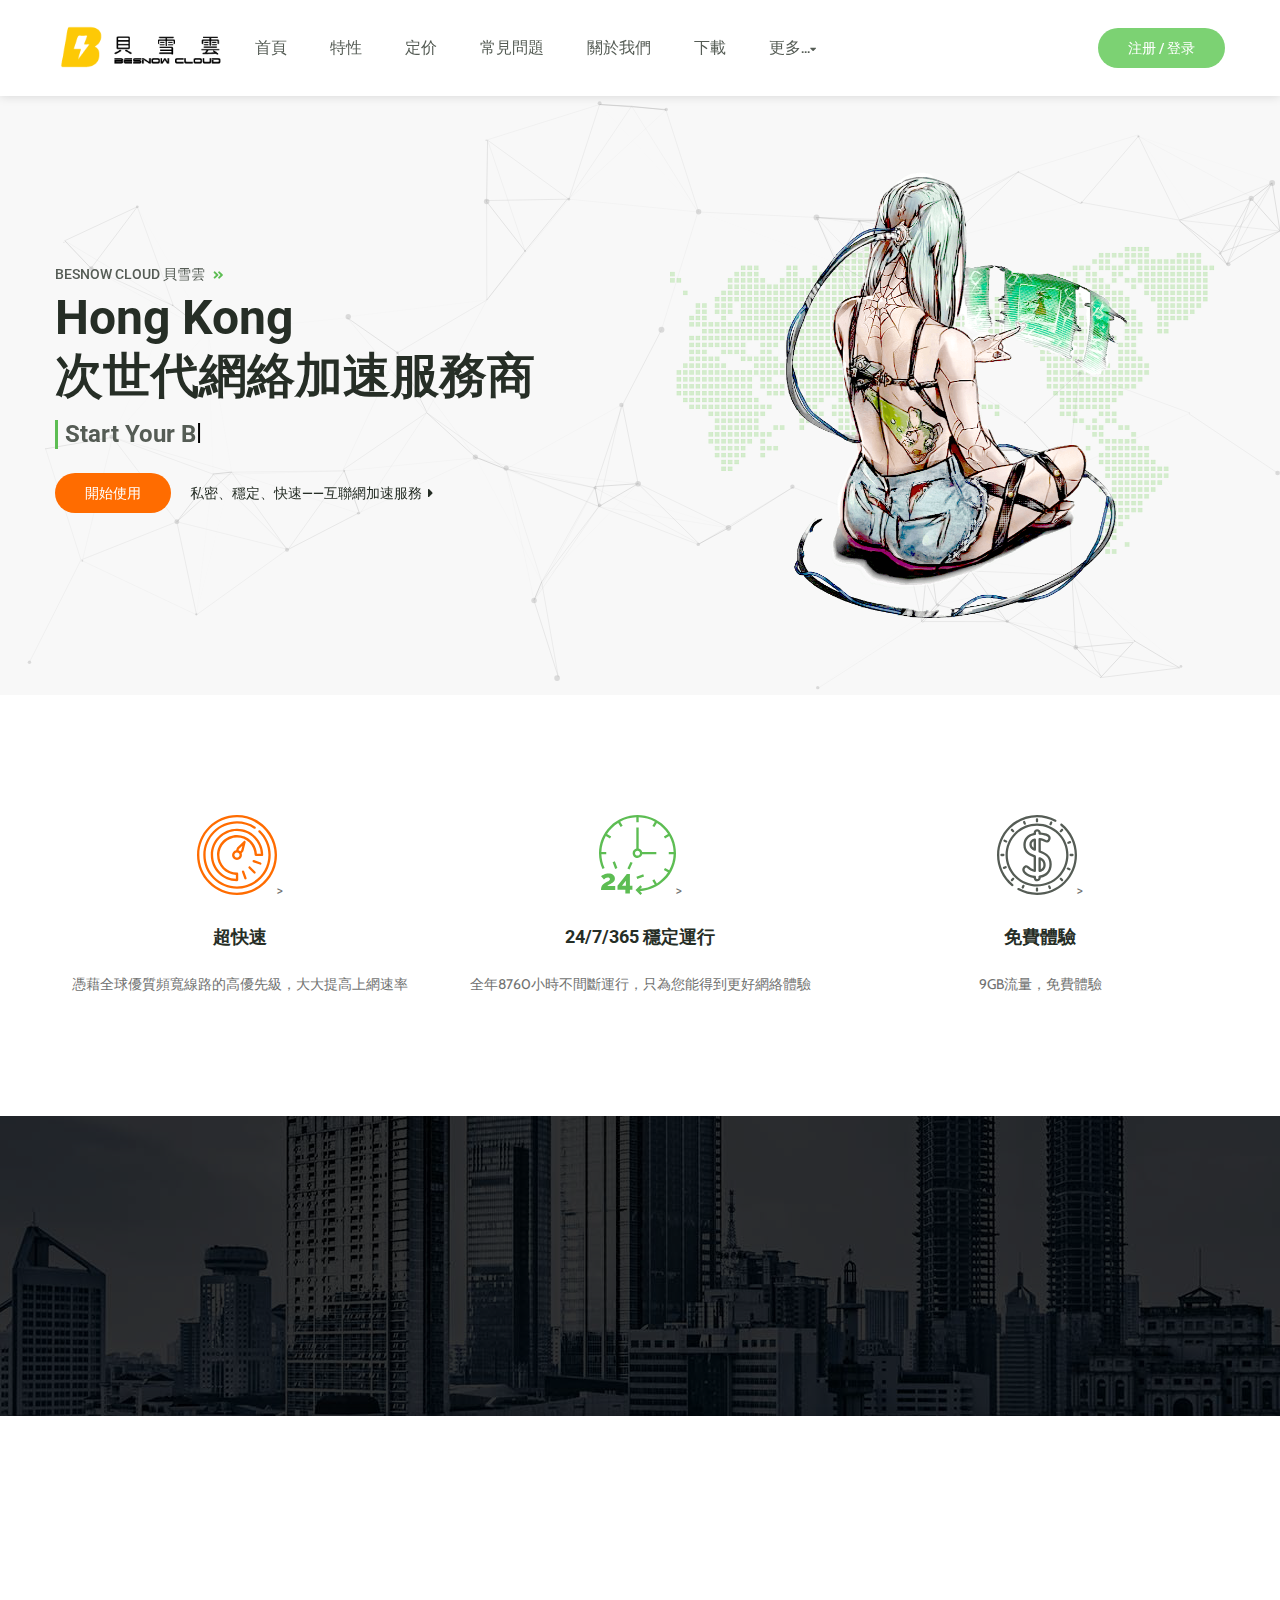
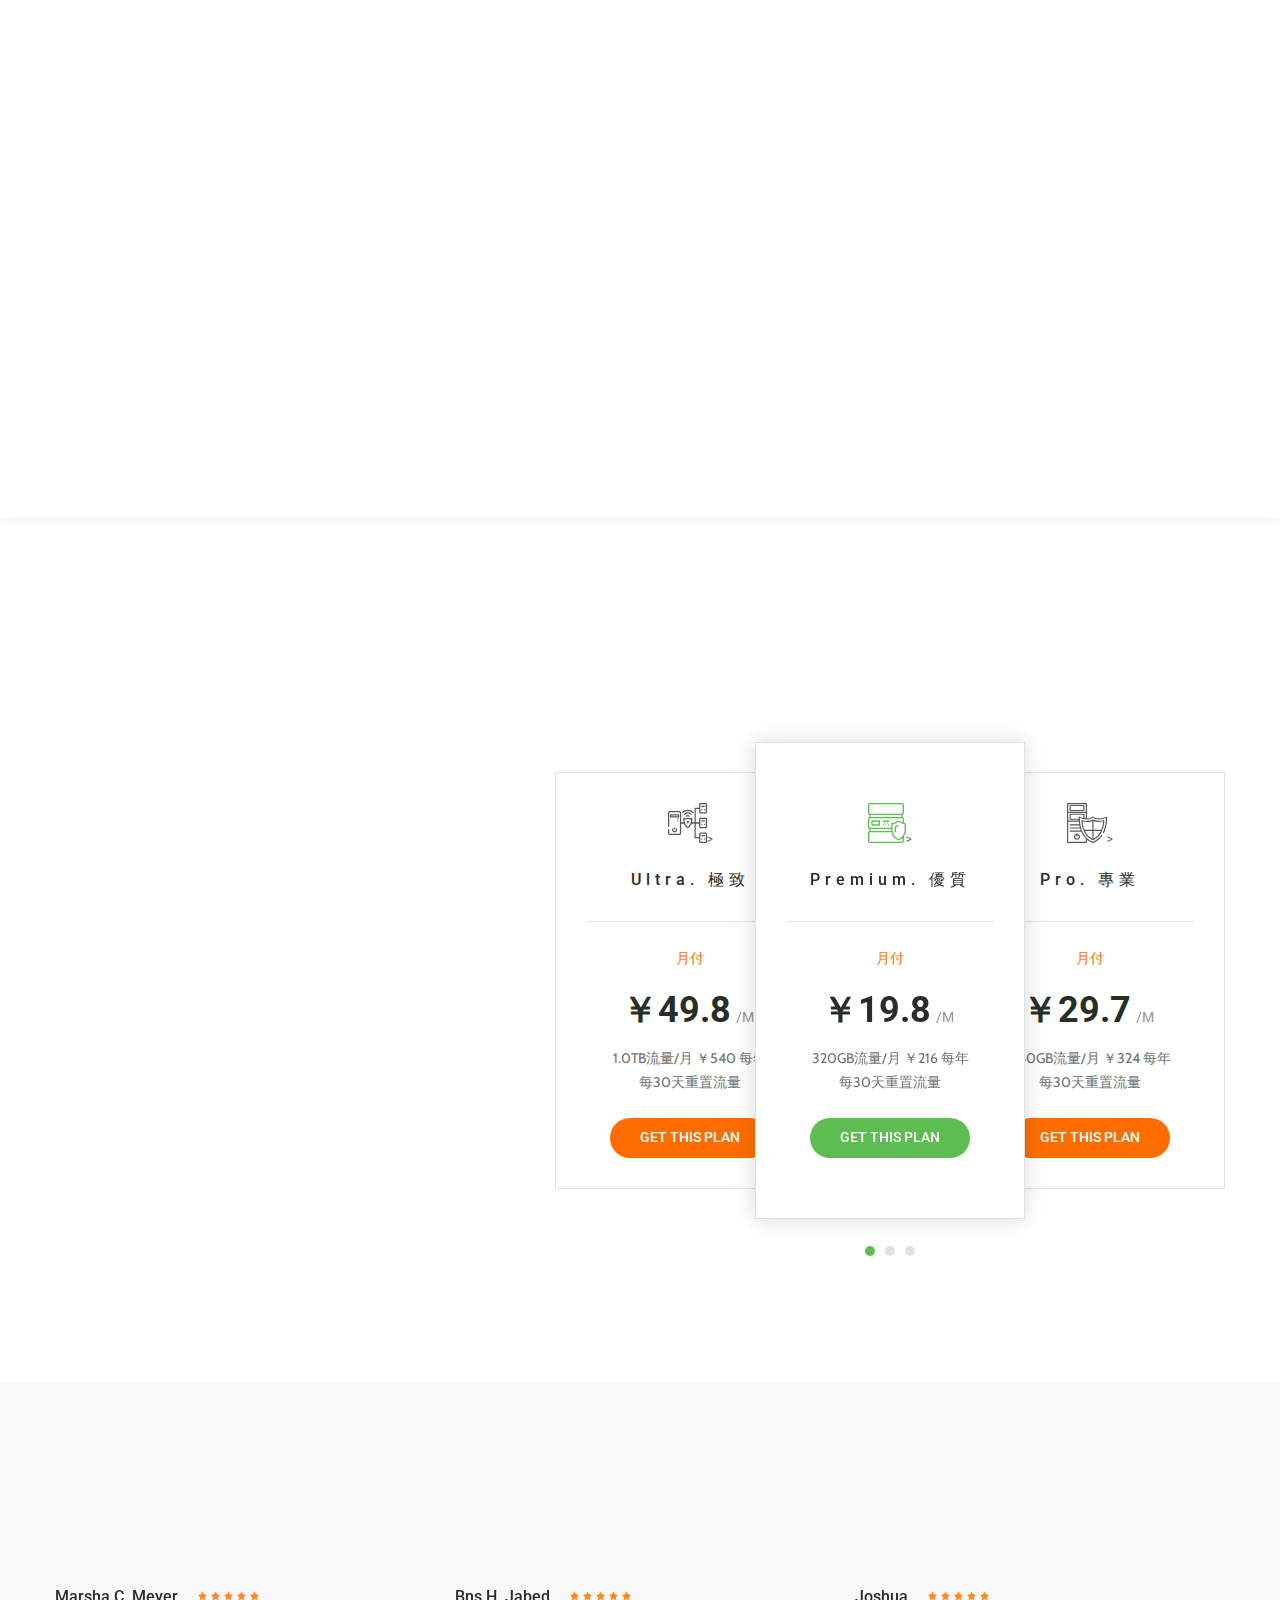
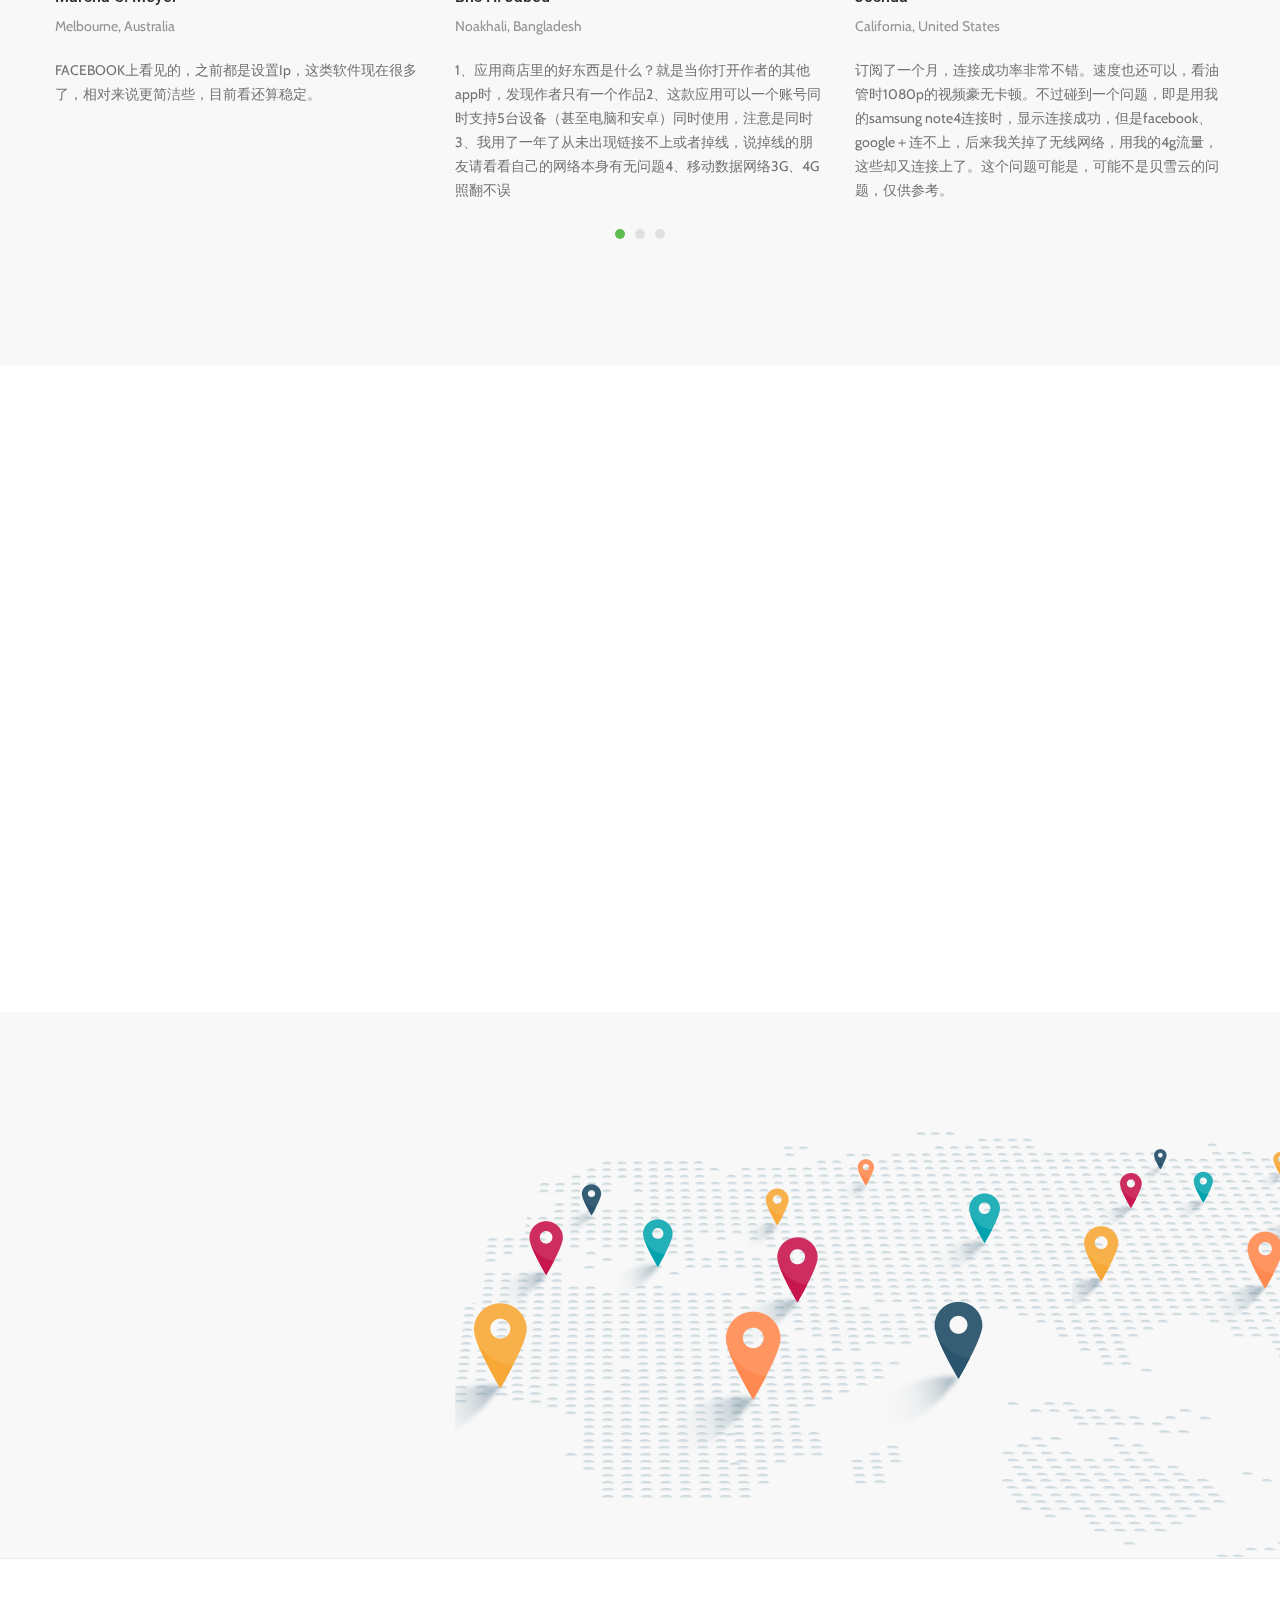
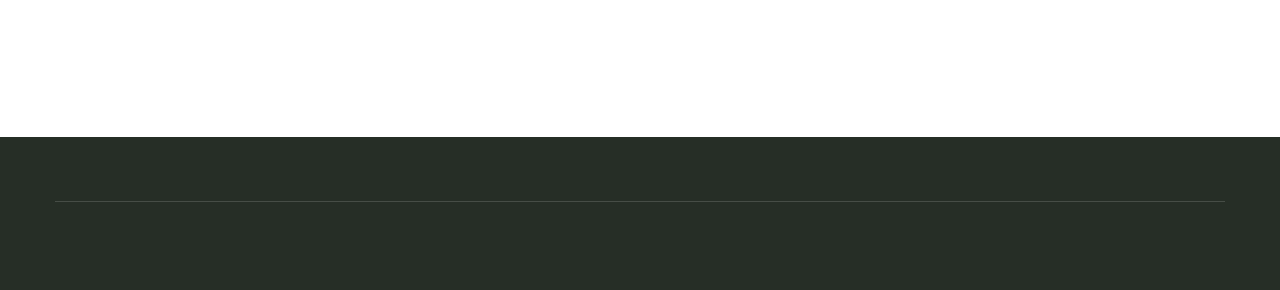
==== commit dc60eb43: "Update index.html" ====
--- a/index.html
+++ b/index.html
@@ -136,7 +136,7 @@
                     <div class="single-feature text-center" data-animate="fadeInUp" data-delay=".5">
                         <img src="img/icons/guarantee.svg" alt="" alt="" data-no-retina class="svg">>
                         <h3>免費體驗</h3>
-                        <p>3GB流量，免費體驗</p>
+                        <p>9GB流量，免費體驗</p>
                     </div>
                 </div>
             </div>
@@ -496,9 +496,9 @@
 	<!-- End of Our clients -->
 
     <!-- Footer -->
-    <header class="footer">
+    <footers class="footer">
 		<div id="foot"></div>
-    </header>
+    </footers>
     <!-- End of Footer -->
 
     <!-- Back to top -->
@@ -527,4 +527,4 @@
             $("#foot").load("footer.html");
         </script>
 </body>
-</html>+</html>
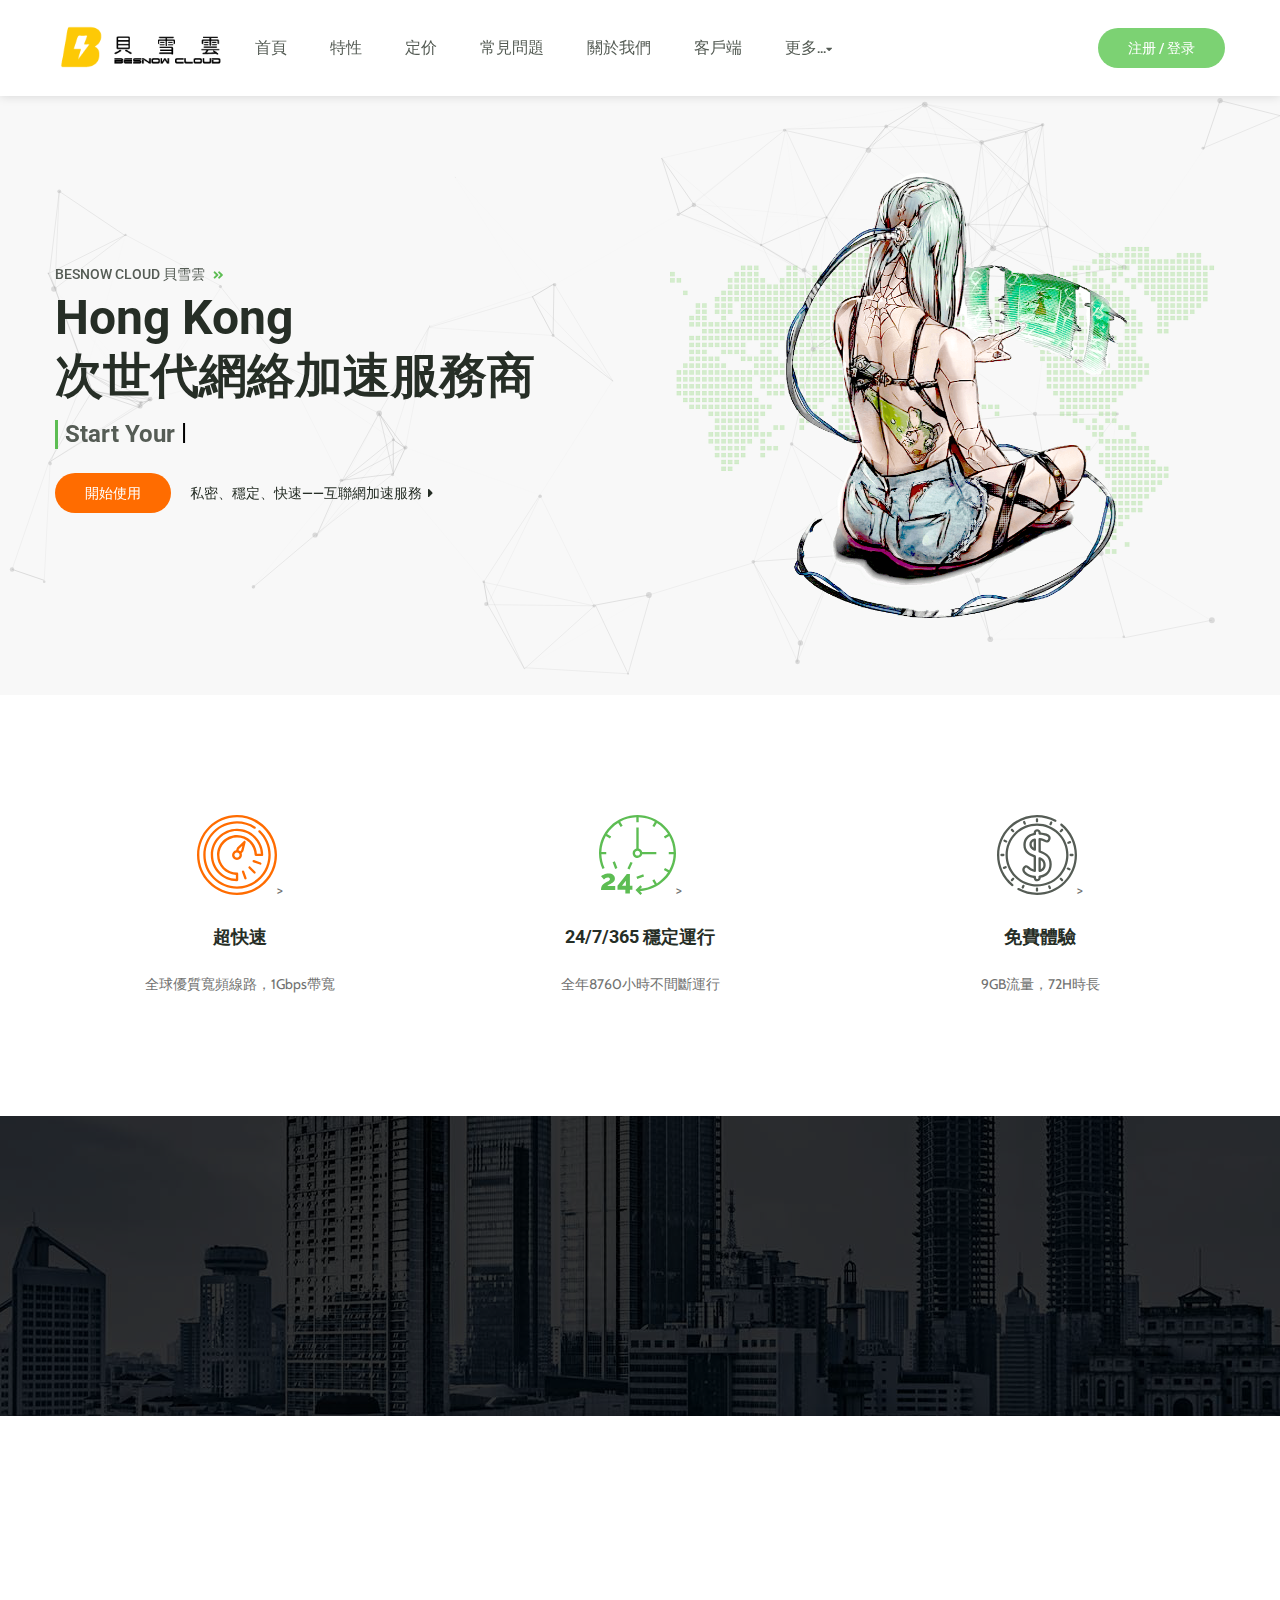
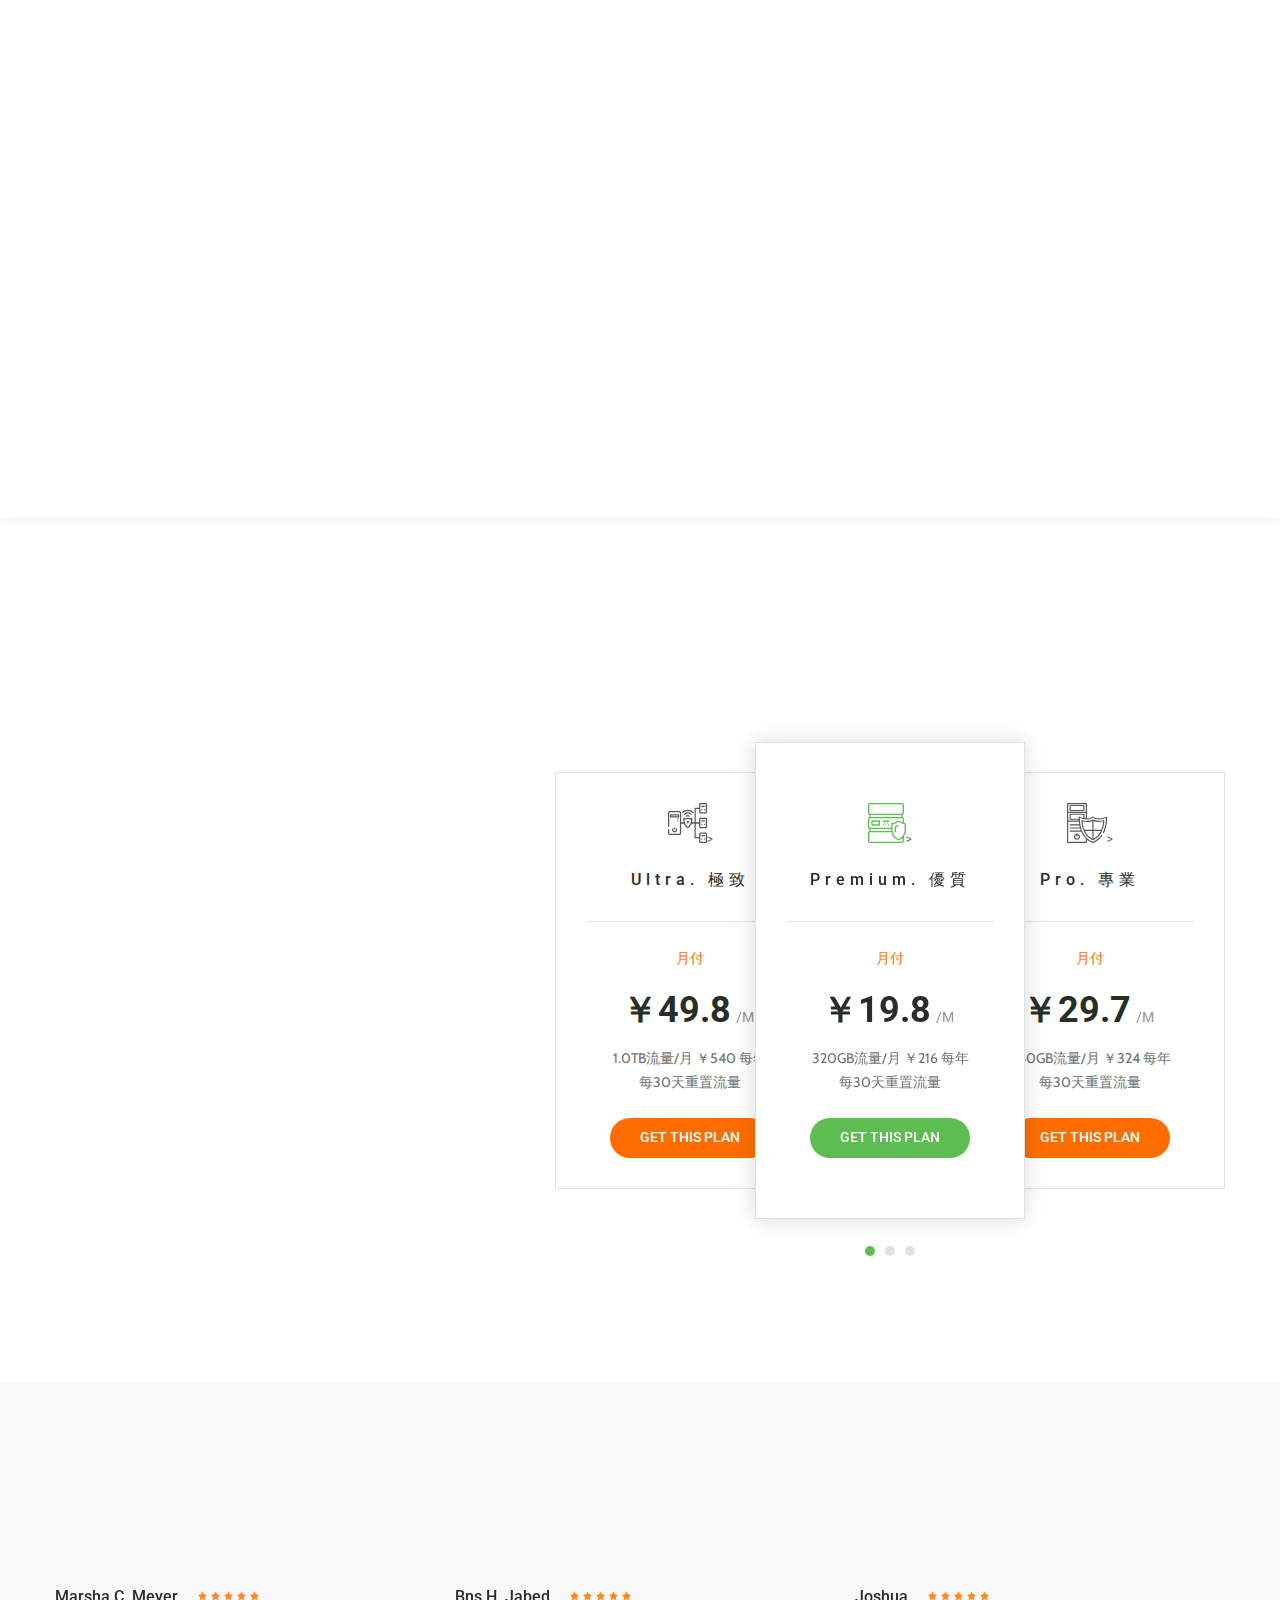
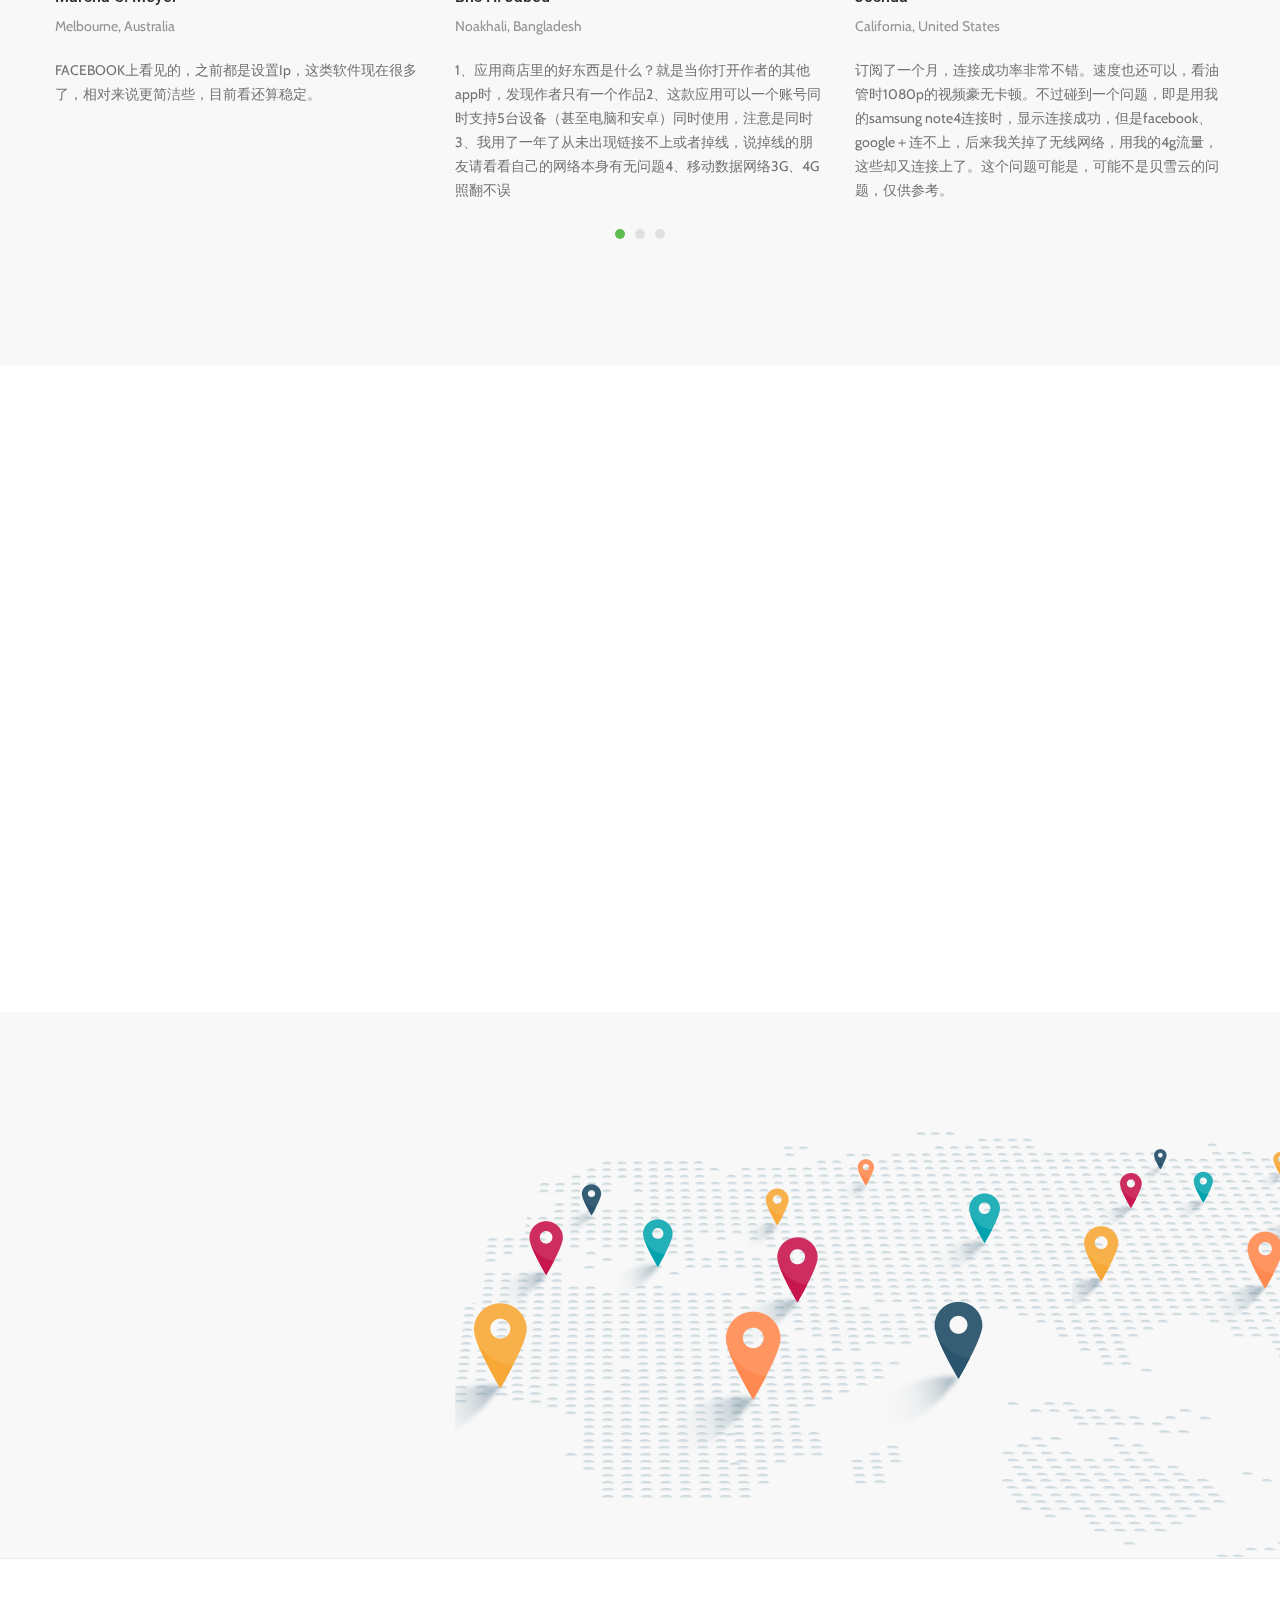
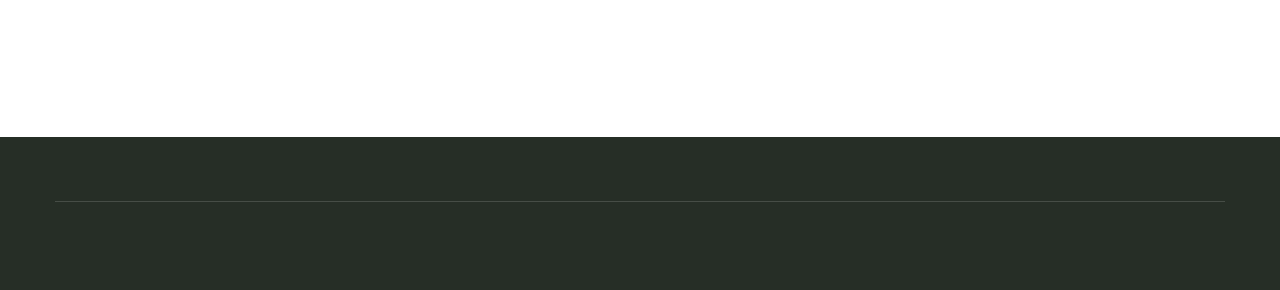
==== commit 15796e46: "Update index.html" ====
--- a/index.html
+++ b/index.html
@@ -54,7 +54,7 @@
                                     <li><a href="index.html#pricing">定价</a></li>
 									<li><a href="FAQ.html">常見問題</a></li>
 									<li><a href="about.html">關於我們</a></li>
-									<li><a href="download.html">下載</a></li>
+									<li><a href="download.html">客戶端</a></li>
 									<li>
                                         <a href="#">更多...<i class="fas fa-caret-down"></i></a>
                                         <ul>
@@ -120,7 +120,7 @@
                     <div class="single-feature text-center" data-animate="fadeInUp" data-delay=".1">
                         <img src="img/icons/vpn.svg" alt="" alt="" data-no-retina class="svg">>
                         <h3>超快速</h3>
-                        <p>憑藉全球優質頻寬線路的高優先級，大大提高上網速率</p>
+                        <p>全球優質寬頻線路，1Gbps帶寬</p>
                     </div>
                 </div>
 
@@ -128,7 +128,7 @@
                     <div class="single-feature text-center" data-animate="fadeInUp" data-delay=".3">
                         <img src="img/icons/support.svg" alt="" alt="" data-no-retina class="svg">>
                         <h3>24/7/365 穩定運行</h3>
-                        <p>全年8760小時不間斷運行，只為您能得到更好網絡體驗</p>
+                        <p>全年8760小時不間斷運行</p>
                     </div>
                 </div>
 
@@ -136,7 +136,7 @@
                     <div class="single-feature text-center" data-animate="fadeInUp" data-delay=".5">
                         <img src="img/icons/guarantee.svg" alt="" alt="" data-no-retina class="svg">>
                         <h3>免費體驗</h3>
-                        <p>9GB流量，免費體驗</p>
+                        <p>9GB流量，72H時長</p>
                     </div>
                 </div>
             </div>
